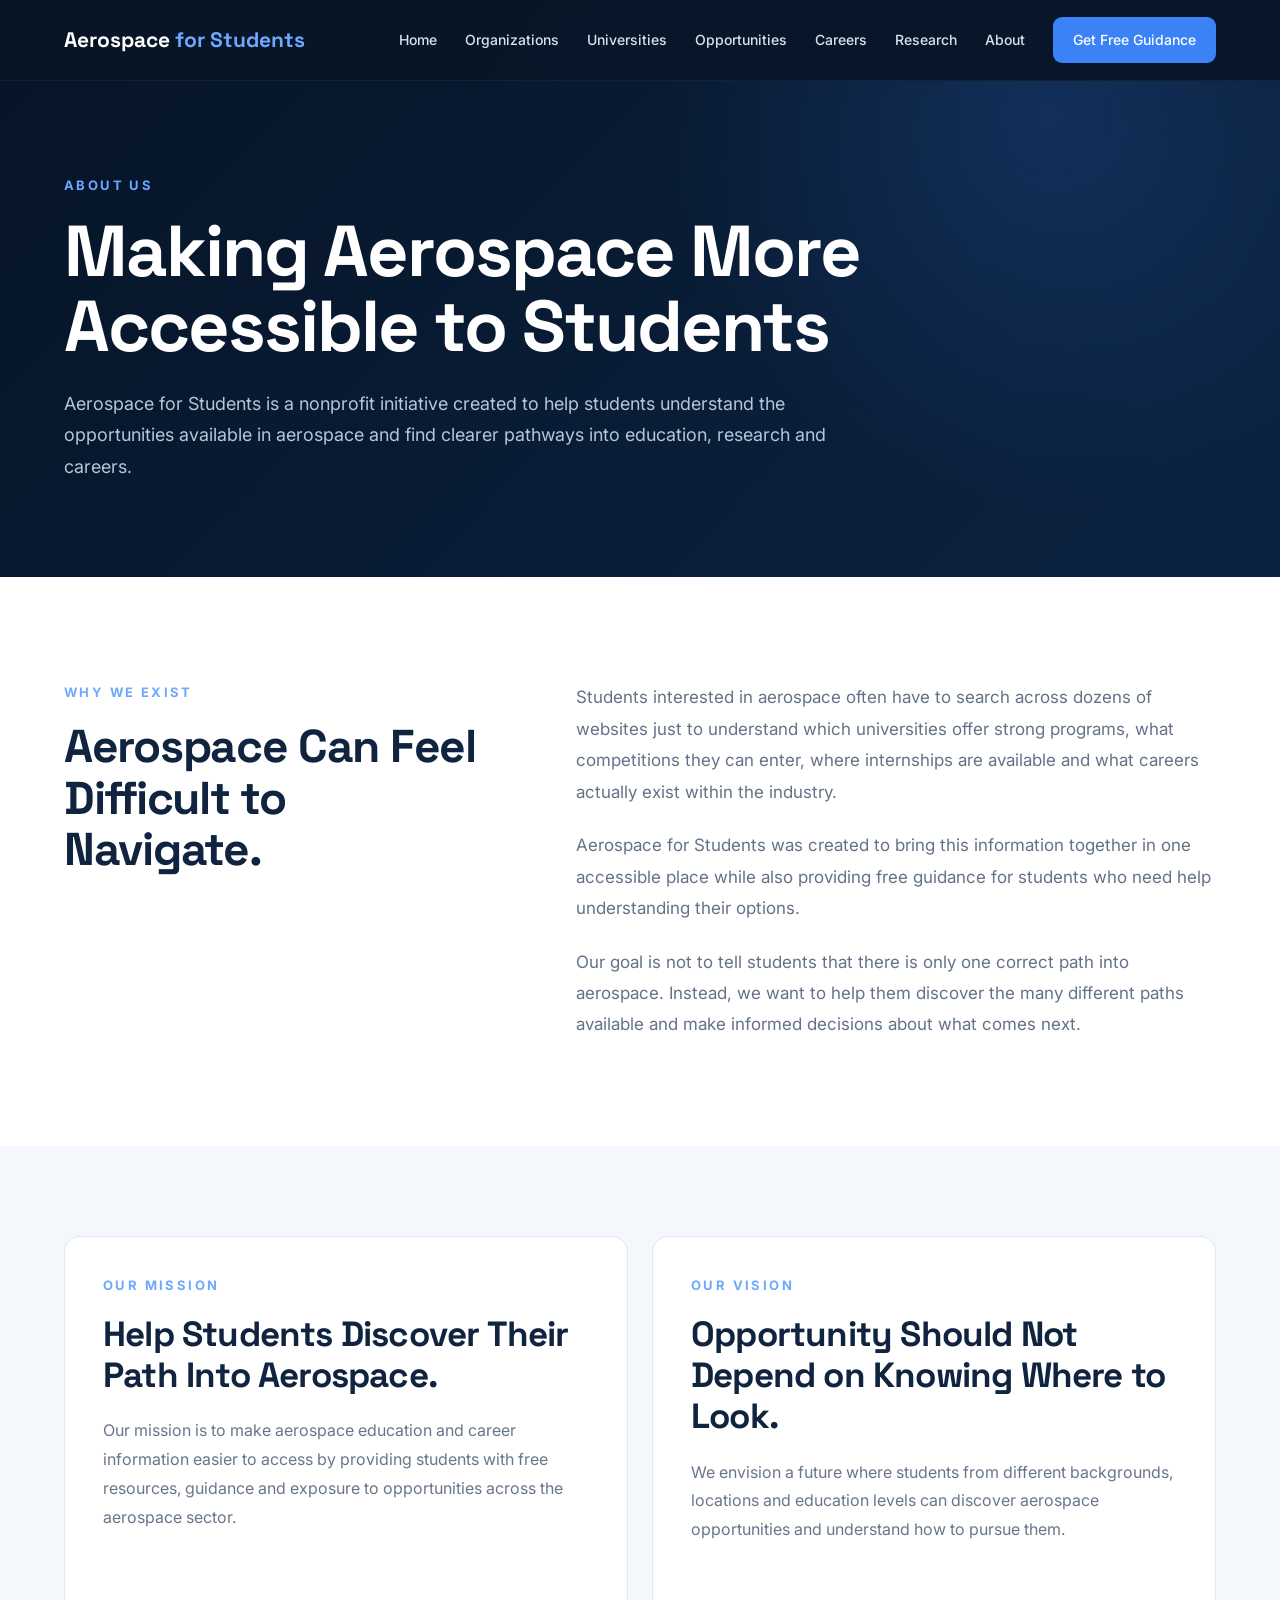
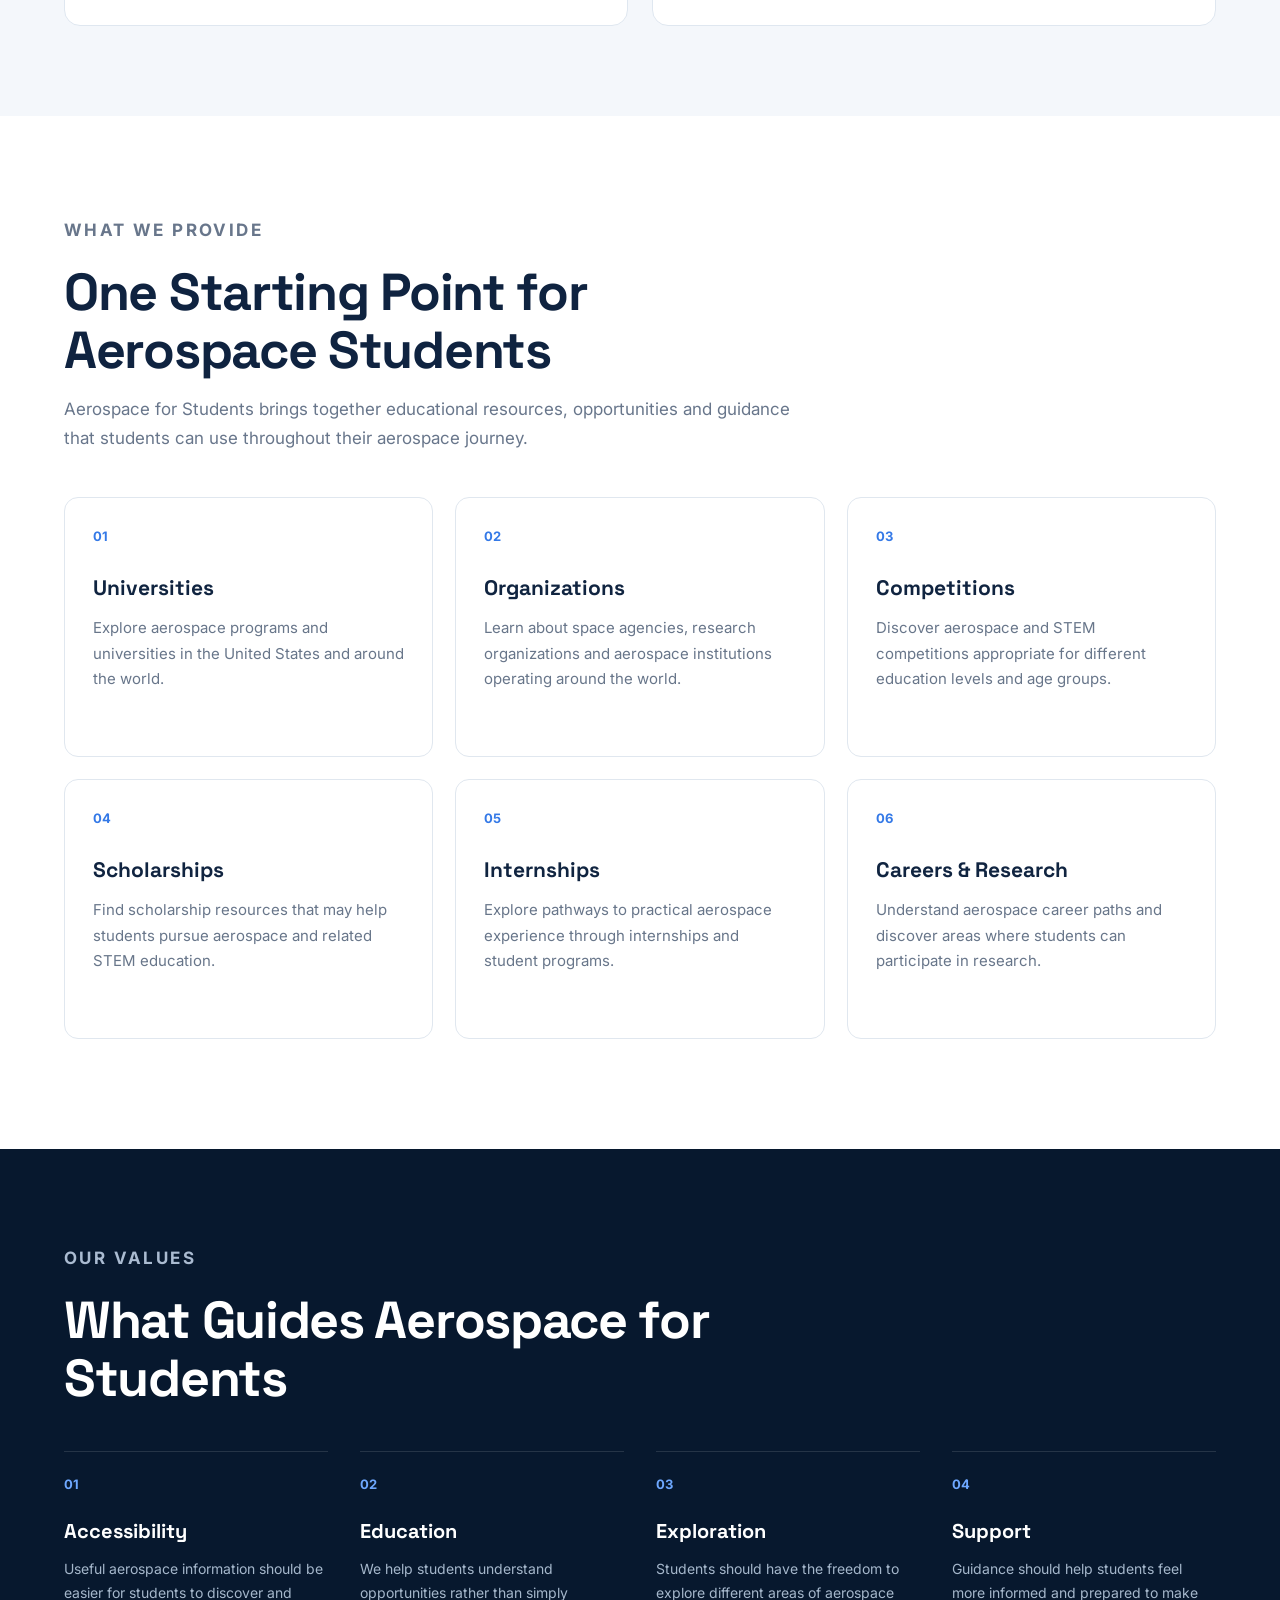
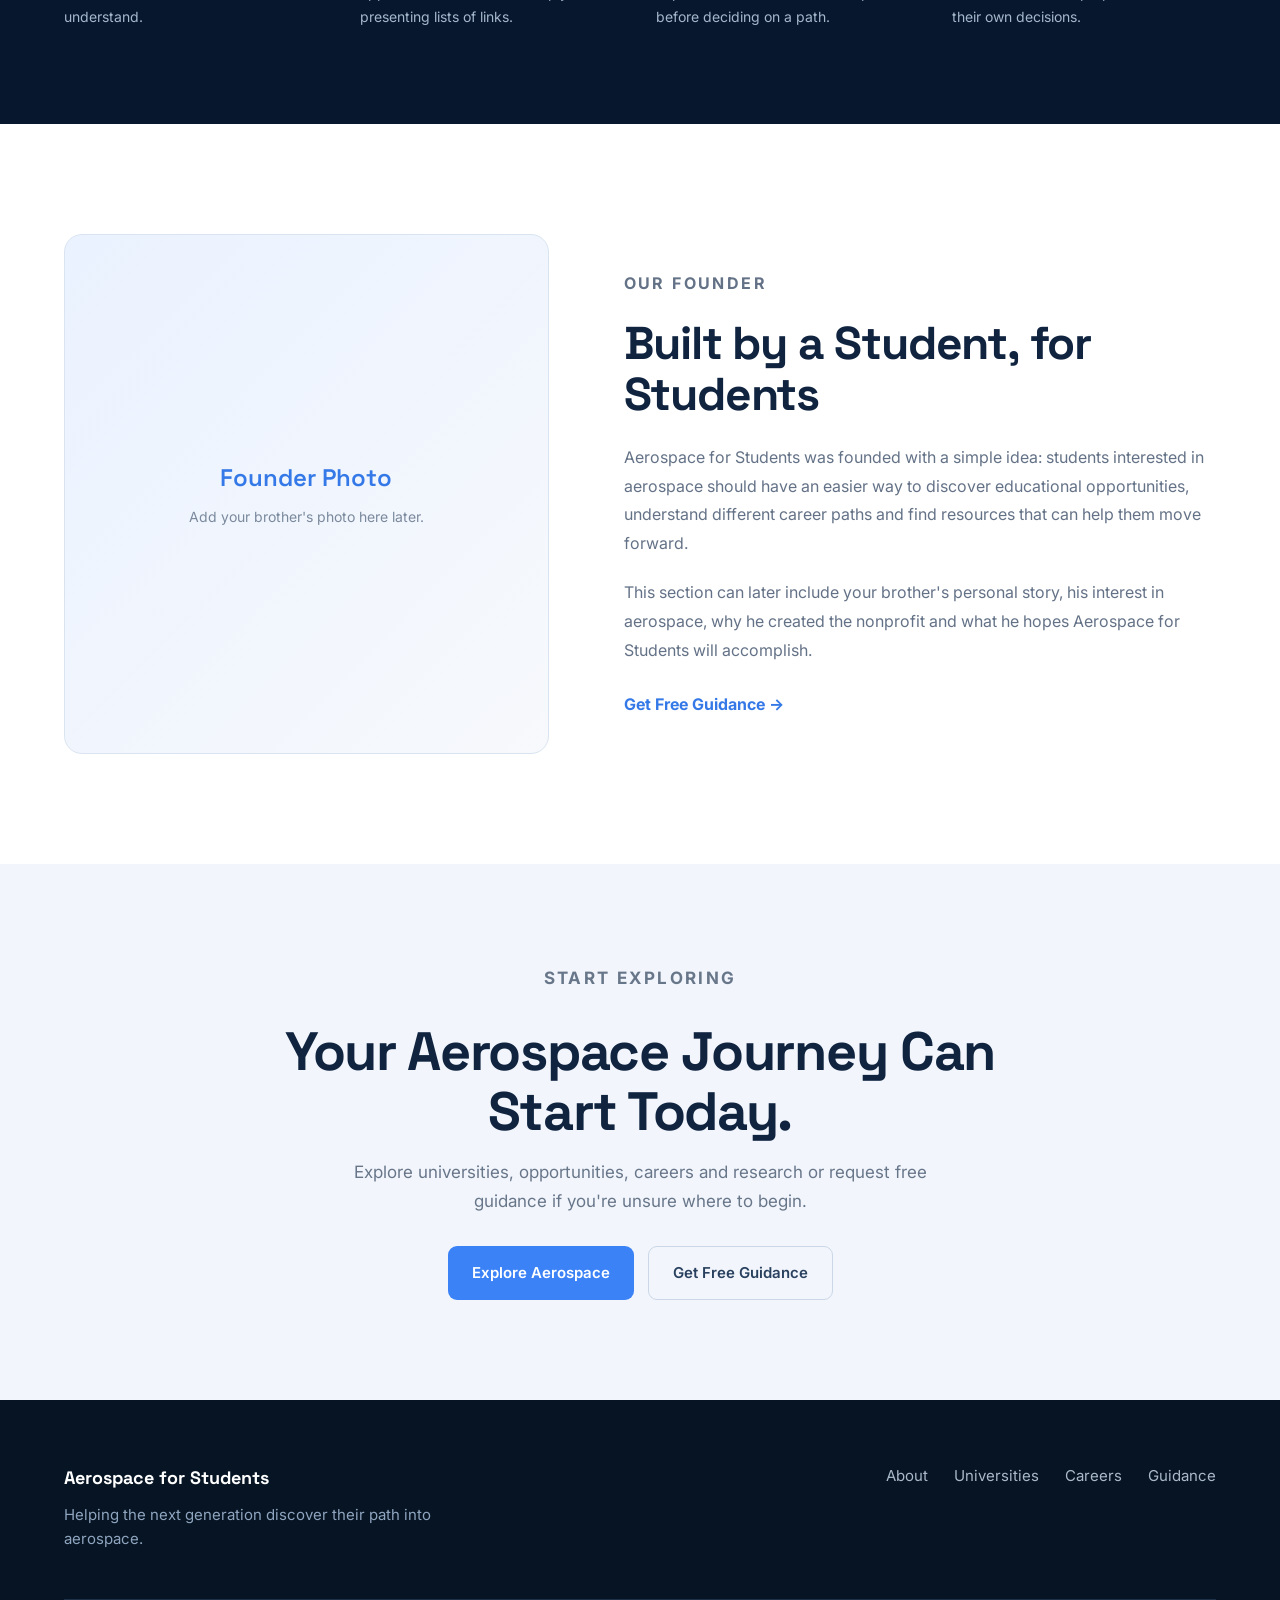
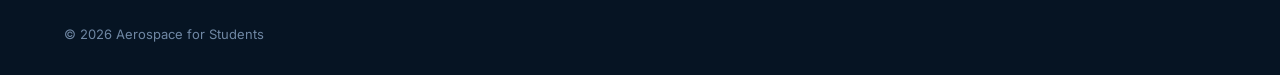
==== about.html @ da2d63a0 "Add career, guidance, opportunities, and research functionality - Implement career search and filter" ====
<!DOCTYPE html>
<html lang="en">
<head>
  <meta charset="UTF-8">
  <meta name="viewport" content="width=device-width, initial-scale=1.0">

  <title>About | Aerospace for Students</title>

  <meta
    name="description"
    content="Learn about Aerospace for Students, our mission, vision and commitment to helping students explore aerospace education and careers."
  >

  <link rel="preconnect" href="https://fonts.googleapis.com">
  <link rel="preconnect" href="https://fonts.gstatic.com" crossorigin>

  <link
    href="https://fonts.googleapis.com/css2?family=Inter:wght@400;500;600;700&family=Space+Grotesk:wght@500;600;700&display=swap"
    rel="stylesheet"
  >

  <link rel="stylesheet" href="css/style.css">
  <link rel="stylesheet" href="css/about.css">
</head>

<body>

  <header class="navbar">
    <div class="container nav-container">

      <a href="index.html" class="logo">
        Aerospace <span>for Students</span>
      </a>

      <nav class="nav-links">
        <a href="index.html">Home</a>
        <a href="organizations.html">Organizations</a>
        <a href="universities.html">Universities</a>
        <a href="opportunities.html">Opportunities</a>
        <a href="careers.html">Careers</a>
        <a href="research.html">Research</a>
        <a href="about.html">About</a>

        <a href="guidance.html" class="nav-button">
          Get Free Guidance
        </a>
      </nav>

      <button class="menu-button" id="menuButton">
        ☰
      </button>

    </div>
  </header>


  <main>

    <!-- HERO -->
    <section class="about-hero">

      <div class="container">

        <p class="eyebrow">
          ABOUT US
        </p>

        <h1>
          Making Aerospace More Accessible to Students
        </h1>

        <p>
          Aerospace for Students is a nonprofit initiative created to help
          students understand the opportunities available in aerospace and
          find clearer pathways into education, research and careers.
        </p>

      </div>

    </section>


    <!-- STORY -->
    <section class="about-story">

      <div class="container about-story-grid">

        <div>

          <p class="eyebrow">
            WHY WE EXIST
          </p>

          <h2>
            Aerospace Can Feel Difficult to Navigate.
          </h2>

        </div>


        <div class="story-copy">

          <p>
            Students interested in aerospace often have to search across
            dozens of websites just to understand which universities offer
            strong programs, what competitions they can enter, where
            internships are available and what careers actually exist within
            the industry.
          </p>

          <p>
            Aerospace for Students was created to bring this information
            together in one accessible place while also providing free
            guidance for students who need help understanding their options.
          </p>

          <p>
            Our goal is not to tell students that there is only one correct
            path into aerospace. Instead, we want to help them discover the
            many different paths available and make informed decisions about
            what comes next.
          </p>

        </div>

      </div>

    </section>


    <!-- MISSION VISION -->
    <section class="mission-vision-section">

      <div class="container mission-vision-grid">

        <article class="mission-vision-card">

          <p class="eyebrow">
            OUR MISSION
          </p>

          <h2>
            Help Students Discover Their Path Into Aerospace.
          </h2>

          <p>
            Our mission is to make aerospace education and career information
            easier to access by providing students with free resources,
            guidance and exposure to opportunities across the aerospace sector.
          </p>

        </article>


        <article class="mission-vision-card">

          <p class="eyebrow">
            OUR VISION
          </p>

          <h2>
            Opportunity Should Not Depend on Knowing Where to Look.
          </h2>

          <p>
            We envision a future where students from different backgrounds,
            locations and education levels can discover aerospace opportunities
            and understand how to pursue them.
          </p>

        </article>

      </div>

    </section>


    <!-- WHAT WE PROVIDE -->
    <section class="about-services">

      <div class="container">

        <div class="section-heading">

          <p class="eyebrow">
            WHAT WE PROVIDE
          </p>

          <h2>
            One Starting Point for Aerospace Students
          </h2>

          <p>
            Aerospace for Students brings together educational resources,
            opportunities and guidance that students can use throughout their
            aerospace journey.
          </p>

        </div>


        <div class="about-service-grid">

          <article class="about-service">

            <span class="about-service-number">
              01
            </span>

            <h3>
              Universities
            </h3>

            <p>
              Explore aerospace programs and universities in the United States
              and around the world.
            </p>

          </article>


          <article class="about-service">

            <span class="about-service-number">
              02
            </span>

            <h3>
              Organizations
            </h3>

            <p>
              Learn about space agencies, research organizations and aerospace
              institutions operating around the world.
            </p>

          </article>


          <article class="about-service">

            <span class="about-service-number">
              03
            </span>

            <h3>
              Competitions
            </h3>

            <p>
              Discover aerospace and STEM competitions appropriate for
              different education levels and age groups.
            </p>

          </article>


          <article class="about-service">

            <span class="about-service-number">
              04
            </span>

            <h3>
              Scholarships
            </h3>

            <p>
              Find scholarship resources that may help students pursue
              aerospace and related STEM education.
            </p>

          </article>


          <article class="about-service">

            <span class="about-service-number">
              05
            </span>

            <h3>
              Internships
            </h3>

            <p>
              Explore pathways to practical aerospace experience through
              internships and student programs.
            </p>

          </article>


          <article class="about-service">

            <span class="about-service-number">
              06
            </span>

            <h3>
              Careers & Research
            </h3>

            <p>
              Understand aerospace career paths and discover areas where
              students can participate in research.
            </p>

          </article>

        </div>

      </div>

    </section>


    <!-- VALUES -->
    <section class="values-section">

      <div class="container">

        <div class="section-heading light">

          <p class="eyebrow">
            OUR VALUES
          </p>

          <h2>
            What Guides Aerospace for Students
          </h2>

        </div>


        <div class="values-grid">

          <div class="value-item">

            <span>01</span>

            <h3>
              Accessibility
            </h3>

            <p>
              Useful aerospace information should be easier for students to
              discover and understand.
            </p>

          </div>


          <div class="value-item">

            <span>02</span>

            <h3>
              Education
            </h3>

            <p>
              We help students understand opportunities rather than simply
              presenting lists of links.
            </p>

          </div>


          <div class="value-item">

            <span>03</span>

            <h3>
              Exploration
            </h3>

            <p>
              Students should have the freedom to explore different areas of
              aerospace before deciding on a path.
            </p>

          </div>


          <div class="value-item">

            <span>04</span>

            <h3>
              Support
            </h3>

            <p>
              Guidance should help students feel more informed and prepared
              to make their own decisions.
            </p>

          </div>

        </div>

      </div>

    </section>


    <!-- FOUNDER -->
    <section class="founder-section">

      <div class="container founder-grid">

        <div class="founder-placeholder">

          <div>
            <span>
              Founder Photo
            </span>

            <p>
              Add your brother's photo here later.
            </p>
          </div>

        </div>


        <div class="founder-content">

          <p class="eyebrow">
            OUR FOUNDER
          </p>

          <h2>
            Built by a Student, for Students
          </h2>

          <p>
            Aerospace for Students was founded with a simple idea: students
            interested in aerospace should have an easier way to discover
            educational opportunities, understand different career paths and
            find resources that can help them move forward.
          </p>

          <p>
            This section can later include your brother's personal story,
            his interest in aerospace, why he created the nonprofit and what
            he hopes Aerospace for Students will accomplish.
          </p>

          <a
            href="guidance.html"
            class="about-cta-link"
          >
            Get Free Guidance →
          </a>

        </div>

      </div>

    </section>


    <!-- CTA -->
    <section class="about-cta">

      <div class="container about-cta-content">

        <p class="eyebrow">
          START EXPLORING
        </p>

        <h2>
          Your Aerospace Journey Can Start Today.
        </h2>

        <p>
          Explore universities, opportunities, careers and research or request
          free guidance if you're unsure where to begin.
        </p>


        <div class="about-cta-buttons">

          <a
            href="universities.html"
            class="button primary"
          >
            Explore Aerospace
          </a>

          <a
            href="guidance.html"
            class="about-secondary-button"
          >
            Get Free Guidance
          </a>

        </div>

      </div>

    </section>

  </main>


  <footer>

    <div class="container footer-content">

      <div>

        <h3>
          Aerospace for Students
        </h3>

        <p>
          Helping the next generation discover their path into aerospace.
        </p>

      </div>


      <div class="footer-links">

        <a href="about.html">
          About
        </a>

        <a href="universities.html">
          Universities
        </a>

        <a href="careers.html">
          Careers
        </a>

        <a href="guidance.html">
          Guidance
        </a>

      </div>

    </div>


    <div class="container footer-bottom">
      © 2026 Aerospace for Students
    </div>

  </footer>


  <script src="js/script.js"></script>

</body>
</html>
---- css/style.css ----
/* =========================
   GLOBAL RESET
========================= */

* {
  margin: 0;
  padding: 0;
  box-sizing: border-box;
}

html {
  scroll-behavior: smooth;
}

body {
  font-family: "Inter", sans-serif;
  background: #ffffff;
  color: #162033;
  line-height: 1.6;
}

h1,
h2,
h3 {
  font-family: "Space Grotesk", sans-serif;
}

a {
  text-decoration: none;
  color: inherit;
}

img {
  max-width: 100%;
  display: block;
}

.container {
  width: min(1180px, 90%);
  margin: 0 auto;
}


/* =========================
   NAVIGATION
========================= */

.navbar {
  position: fixed;
  top: 0;
  left: 0;
  width: 100%;

  background: rgba(8, 22, 40, 0.96);
  backdrop-filter: blur(14px);

  border-bottom: 1px solid rgba(255, 255, 255, 0.05);

  z-index: 1000;
}

.nav-container {
  min-height: 80px;

  display: flex;
  align-items: center;
  justify-content: space-between;

  gap: 30px;
}

.logo {
  font-family: "Space Grotesk", sans-serif;
  font-size: 21px;
  font-weight: 700;
  color: #ffffff;
  white-space: nowrap;
}

.logo span {
  color: #6ea8ff;
}

.nav-links {
  display: flex;
  align-items: center;
  gap: 28px;
}

.nav-links a {
  position: relative;

  color: #d9e3f0;
  font-size: 14px;
  font-weight: 500;

  transition: color 0.2s ease;
}

.nav-links a:not(.nav-button)::after {
  content: "";

  position: absolute;
  left: 0;
  bottom: -7px;

  width: 0;
  height: 2px;

  background: #6ea8ff;

  transition: width 0.2s ease;
}

.nav-links a:not(.nav-button):hover {
  color: #ffffff;
}

.nav-links a:not(.nav-button):hover::after {
  width: 100%;
}

.nav-button {
  padding: 12px 20px;

  background: #3b82f6;

  border-radius: 9px;

  color: #ffffff !important;
  font-weight: 600;

  transition:
    background 0.2s ease,
    transform 0.2s ease;
}

.nav-button:hover {
  background: #2f6fd0;
  transform: translateY(-1px);
}

.menu-button {
  display: none;

  border: 0;
  background: transparent;

  color: #ffffff;
  font-size: 28px;

  cursor: pointer;
}


/* =========================
   HERO
========================= */

.hero {
  min-height: 700px;

  position: relative;

  display: flex;
  align-items: center;

  padding-top: 80px;

  background:
    linear-gradient(
      90deg,
      rgba(5, 15, 31, 0.98) 0%,
      rgba(5, 15, 31, 0.90) 32%,
      rgba(5, 15, 31, 0.68) 62%,
      rgba(5, 15, 31, 0.36) 100%
    ),
    url("../images/hero.png");

  background-size: cover;
  background-position: center;
}

.hero::after {
  content: "";

  position: absolute;
  inset: 0;

  background:
    linear-gradient(
      180deg,
      rgba(5, 15, 31, 0.08) 0%,
      rgba(5, 15, 31, 0.15) 55%,
      rgba(5, 15, 31, 0.45) 100%
    );

  pointer-events: none;
}

.hero-content {
  position: relative;
  z-index: 2;

  max-width: 860px;

  color: #ffffff;
}

.eyebrow {
  margin-bottom: 18px;

  color: #6ea8ff;

  font-size: 13px;
  font-weight: 700;

  letter-spacing: 2.4px;
}

.hero h1 {
  max-width: 880px;

  color: #ffffff;

  font-size: clamp(48px, 6vw, 76px);

  line-height: 1.02;

  letter-spacing: -2px;
}

.hero h1 span {
  display: block;

  color: #6ea8ff;
}

.hero-description {
  max-width: 670px;

  margin-top: 26px;

  color: #d2dceb;

  font-size: 18px;
  line-height: 1.7;
}

.hero-buttons {
  display: flex;
  flex-wrap: wrap;

  gap: 14px;

  margin-top: 34px;
}


/* =========================
   BUTTONS
========================= */

.button {
  display: inline-flex;
  align-items: center;
  justify-content: center;

  min-height: 52px;

  padding: 14px 24px;

  border-radius: 9px;

  font-size: 15px;
  font-weight: 600;

  transition:
    background 0.2s ease,
    border-color 0.2s ease,
    transform 0.2s ease;
}

.button:hover {
  transform: translateY(-2px);
}

.primary {
  background: #3b82f6;
  color: #ffffff;
}

.primary:hover {
  background: #2f6fd0;
}

.secondary {
  border: 1px solid rgba(255, 255, 255, 0.32);

  color: #ffffff;

  background: rgba(255, 255, 255, 0.02);
}

.secondary:hover {
  border-color: rgba(255, 255, 255, 0.58);

  background: rgba(255, 255, 255, 0.07);
}


/* =========================
   GENERAL SECTIONS
========================= */

.section {
  padding: 90px 0;
}

.section-heading {
  max-width: 760px;

  margin-bottom: 44px;
}

.section-heading h2 {
  margin-bottom: 16px;

  color: #0f2340;

  font-size: clamp(36px, 4.8vw, 52px);

  line-height: 1.12;

  letter-spacing: -1.3px;
}

.section-heading p {
  color: #68768b;

  font-size: 17px;
  line-height: 1.7;
}


/* =========================
   EXPLORE CARDS
========================= */

.card-grid {
  display: grid;

  grid-template-columns: repeat(3, 1fr);

  gap: 22px;
}

.explore-card {
  min-height: 260px;

  display: flex;
  flex-direction: column;

  padding: 30px;

  background: #ffffff;

  border: 1px solid #e2e8f0;
  border-radius: 14px;

  transition:
    transform 0.22s ease,
    box-shadow 0.22s ease,
    border-color 0.22s ease;
}

.explore-card:hover {
  transform: translateY(-5px);

  border-color: #c4d9fb;

  box-shadow: 0 16px 38px rgba(15, 35, 64, 0.08);
}

.card-icon {
  margin-bottom: 24px;

  font-size: 28px;
}

.explore-card h3 {
  margin-bottom: 11px;

  color: #132743;

  font-size: 21px;
  line-height: 1.3;
}

.explore-card p {
  margin-bottom: 22px;

  color: #6a778c;

  font-size: 15.5px;
  line-height: 1.7;
}

.explore-card span {
  margin-top: auto;

  color: #3579e8;

  font-size: 15px;
  font-weight: 600;
}

.featured-card {
  background: #f1f6ff;

  border-color: #c7dcff;
}


/* =========================
   DARK MISSION SECTION
========================= */

.dark-section {
  position: relative;

  background: #07182e;

  color: #ffffff;
}

.dark-section::before {
  content: "";

  position: absolute;
  top: 0;
  left: 50%;

  width: min(1180px, 90%);
  height: 1px;

  transform: translateX(-50%);

  background: rgba(255, 255, 255, 0.06);
}

.section-heading.light h2 {
  color: #ffffff;
}

.section-heading.light p {
  color: #aabbd1;
}

.mission-grid {
  display: grid;

  grid-template-columns: repeat(4, 1fr);

  gap: 34px;

  margin-top: 8px;
}

.mission-grid > div {
  padding-top: 18px;

  border-top: 1px solid rgba(255, 255, 255, 0.08);
}

.mission-grid h3 {
  margin-bottom: 10px;

  color: #ffffff;

  font-size: 20px;
}

.mission-grid p {
  color: #9eb2cb;

  font-size: 15px;
  line-height: 1.7;
}


/* =========================
   CTA SECTION
========================= */

.cta-section {
  padding: 95px 0;

  background: #f2f6fc;

  text-align: center;
}

.cta-content {
  max-width: 720px;
}

.cta-content .eyebrow {
  color: #61728b;
}

.cta-content h2 {
  margin-bottom: 14px;

  color: #102440;

  font-size: clamp(38px, 5vw, 52px);

  line-height: 1.12;

  letter-spacing: -1.2px;
}

.cta-content p {
  margin-bottom: 28px;

  color: #6c7a8f;

  font-size: 17px;
  line-height: 1.7;
}


/* =========================
   FOOTER
========================= */

footer {
  padding: 64px 0 30px;

  background: #061423;

  color: #ffffff;
}

.footer-content {
  display: flex;

  justify-content: space-between;
  align-items: flex-start;

  gap: 40px;
}

.footer-content h3 {
  margin-bottom: 10px;

  font-size: 18px;
}

.footer-content p {
  max-width: 440px;

  color: #8fa5bf;

  font-size: 15px;
}

.footer-links {
  display: flex;
  flex-wrap: wrap;

  gap: 26px;
}

.footer-links a {
  color: #aab9ca;

  font-size: 15px;

  transition: color 0.2s ease;
}

.footer-links a:hover {
  color: #ffffff;
}

.footer-bottom {
  margin-top: 48px;

  padding-top: 24px;

  border-top: 1px solid #1c3048;

  color: #6f87a3;

  font-size: 13px;
}


/* =========================
   TABLET
========================= */

@media (max-width: 1000px) {

  .nav-links {
    gap: 18px;
  }

  .nav-links a {
    font-size: 13px;
  }

  .card-grid {
    grid-template-columns: repeat(2, 1fr);
  }

  .mission-grid {
    grid-template-columns: repeat(2, 1fr);
  }

}


/* =========================
   MOBILE NAVIGATION
========================= */

@media (max-width: 850px) {

  .nav-container {
    min-height: 74px;
  }

  .nav-links {
    display: none;

    position: absolute;

    top: 74px;
    left: 0;

    width: 100%;

    flex-direction: column;
    align-items: stretch;

    gap: 8px;

    padding: 20px 5% 24px;

    background: #07182e;

    border-top: 1px solid rgba(255, 255, 255, 0.06);
  }

  .nav-links.active {
    display: flex;
  }

  .nav-links a {
    padding: 10px 0;

    font-size: 15px;
  }

  .nav-links a:not(.nav-button)::after {
    display: none;
  }

  .nav-button {
    margin-top: 6px;

    text-align: center;
  }

  .menu-button {
    display: block;
  }

  .hero {
    min-height: 650px;

    padding-top: 74px;

    background-position: 62% center;
  }

  .hero-content {
    max-width: 700px;
  }

}


/* =========================
   SMALL MOBILE
========================= */

@media (max-width: 640px) {

  .container {
    width: min(92%, 1180px);
  }

  .hero {
    min-height: 620px;

    background-position: 67% center;
  }

  .hero h1 {
    font-size: 46px;

    letter-spacing: -1.5px;
  }

  .hero-description {
    margin-top: 22px;

    font-size: 16px;
  }

  .hero-buttons {
    flex-direction: column;
    align-items: stretch;

    width: 100%;

    max-width: 330px;
  }

  .button {
    width: 100%;
  }

  .section {
    padding: 72px 0;
  }

  .section-heading {
    margin-bottom: 34px;
  }

  .section-heading h2 {
    font-size: 38px;
  }

  .section-heading p {
    font-size: 16px;
  }

  .card-grid {
    grid-template-columns: 1fr;
  }

  .explore-card {
    min-height: 230px;

    padding: 26px;
  }

  .mission-grid {
    grid-template-columns: 1fr;

    gap: 24px;
  }

  .cta-section {
    padding: 76px 0;
  }

  .cta-content h2 {
    font-size: 38px;
  }

  .footer-content {
    flex-direction: column;
  }

  .footer-links {
    flex-direction: column;

    gap: 14px;
  }

}


/* =========================
   EXTRA SMALL SCREENS
========================= */

@media (max-width: 420px) {

  .logo {
    font-size: 18px;
  }

  .hero h1 {
    font-size: 40px;
  }

  .hero-description {
    font-size: 15px;
  }

  .section-heading h2 {
    font-size: 34px;
  }

  .cta-content h2 {
    font-size: 34px;
  }

}
/* =========================
   DIRECTORY PAGE
========================= */

.directory-hero {
  padding: 165px 0 80px;

  background:
    linear-gradient(
      135deg,
      #07182e 0%,
      #0b2342 100%
    );

  color: #ffffff;
}

.directory-hero h1 {
  max-width: 850px;

  margin-bottom: 20px;

  font-size: clamp(46px, 6vw, 72px);

  line-height: 1.05;

  letter-spacing: -2px;
}

.directory-hero > .container > p:last-child {
  max-width: 760px;

  color: #b3c4d9;

  font-size: 18px;

  line-height: 1.7;
}


.directory-section {
  padding: 70px 0 100px;
}


.filter-panel {
  display: grid;

  grid-template-columns: 2fr 1fr 1fr;

  gap: 18px;

  margin-bottom: 65px;

  padding: 24px;

  background: #f5f8fc;

  border: 1px solid #e0e7f0;

  border-radius: 14px;
}


.filter-group {
  display: flex;

  flex-direction: column;

  gap: 8px;
}


.filter-group label {
  color: #243752;

  font-size: 13px;

  font-weight: 600;
}


.filter-group input,
.filter-group select {
  width: 100%;

  min-height: 48px;

  padding: 0 14px;

  border: 1px solid #ccd7e5;

  border-radius: 8px;

  background: #ffffff;

  color: #1a2c45;

  font-family: "Inter", sans-serif;

  font-size: 14px;
}


.filter-group input:focus,
.filter-group select:focus {
  outline: 2px solid #9fc4ff;

  border-color: #659df1;
}


.directory-heading {
  display: flex;

  align-items: end;

  justify-content: space-between;

  gap: 30px;

  margin-bottom: 34px;
}


.directory-heading h2 {
  color: #102440;

  font-size: 42px;

  line-height: 1.15;
}


.directory-heading > p {
  color: #7a879a;

  font-size: 14px;
}


.university-grid {
  display: grid;

  grid-template-columns: repeat(2, 1fr);

  gap: 22px;
}


.university-card {
  display: flex;

  flex-direction: column;

  min-height: 360px;

  padding: 30px;

  background: #ffffff;

  border: 1px solid #e1e7ef;

  border-radius: 14px;

  transition:
    transform 0.2s ease,
    box-shadow 0.2s ease,
    border-color 0.2s ease;
}


.university-card:hover {
  transform: translateY(-4px);

  border-color: #c4d9fb;

  box-shadow: 0 16px 36px rgba(15, 35, 64, 0.08);
}


.university-top {
  display: flex;

  justify-content: space-between;

  align-items: center;

  gap: 12px;

  margin-bottom: 24px;
}


.school-type,
.country-label {
  display: inline-flex;

  align-items: center;

  min-height: 28px;

  padding: 5px 10px;

  border-radius: 999px;

  font-size: 12px;

  font-weight: 600;
}


.school-type {
  background: #edf4ff;

  color: #3475d5;
}


.country-label {
  background: #f2f4f7;

  color: #5c6879;
}


.university-card h3 {
  margin-bottom: 8px;

  color: #102440;

  font-size: 23px;

  line-height: 1.3;
}


.school-location {
  margin-bottom: 18px;

  color: #718096;

  font-size: 14px;
}


.school-description {
  margin-bottom: 22px;

  color: #647287;

  font-size: 15px;

  line-height: 1.7;
}


.tag-list {
  display: flex;

  flex-wrap: wrap;

  gap: 8px;

  margin-bottom: 28px;
}


.tag-list span {
  padding: 6px 10px;

  background: #f5f7fa;

  border: 1px solid #e5eaf0;

  border-radius: 999px;

  color: #526177;

  font-size: 12px;
}


.school-link {
  margin-top: auto;

  color: #3379e7;

  font-size: 14px;

  font-weight: 600;
}


.school-link:hover {
  color: #245eaf;
}


.empty-state {
  display: none;

  padding: 60px 20px;

  text-align: center;
}


.empty-state h3 {
  margin-bottom: 8px;

  color: #102440;

  font-size: 25px;
}


.empty-state p {
  color: #738197;
}


/* DIRECTORY RESPONSIVE */

@media (max-width: 850px) {

  .directory-hero {
    padding: 140px 0 70px;
  }

  .filter-panel {
    grid-template-columns: 1fr;
  }

  .university-grid {
    grid-template-columns: 1fr;
  }

}


@media (max-width: 600px) {

  .directory-hero h1 {
    font-size: 44px;
  }

  .directory-heading {
    align-items: flex-start;

    flex-direction: column;

    gap: 8px;
  }

  .directory-heading h2 {
    font-size: 36px;
  }

  .university-card {
    min-height: auto;

    padding: 25px;
  }

}
---- css/about.css ----
/* =========================
   ABOUT PAGE
========================= */


/* HERO */

.about-hero {
  padding: 175px 0 95px;

  background:
    radial-gradient(
      circle at 82% 20%,
      rgba(59, 130, 246, 0.18),
      transparent 34%
    ),
    linear-gradient(
      135deg,
      #061426 0%,
      #0b2342 100%
    );

  color: #ffffff;
}

.about-hero h1 {
  max-width: 950px;

  margin-bottom: 23px;

  color: #ffffff;

  font-size: clamp(48px, 6vw, 72px);

  line-height: 1.05;

  letter-spacing: -2px;
}

.about-hero > .container > p:last-child {
  max-width: 790px;

  color: #b5c6da;

  font-size: 18px;

  line-height: 1.75;
}


/* =========================
   STORY
========================= */

.about-story {
  padding: 105px 0;
}

.about-story-grid {
  display: grid;

  grid-template-columns: 0.8fr 1.2fr;

  gap: 85px;
}

.about-story h2 {
  max-width: 470px;

  color: #102440;

  font-size: 46px;

  line-height: 1.12;

  letter-spacing: -1.3px;
}

.story-copy {
  display: flex;

  flex-direction: column;

  gap: 22px;
}

.story-copy p {
  color: #647287;

  font-size: 17px;

  line-height: 1.85;
}


/* =========================
   MISSION & VISION
========================= */

.mission-vision-section {
  padding: 90px 0;

  background: #f4f7fb;
}

.mission-vision-grid {
  display: grid;

  grid-template-columns: repeat(2, 1fr);

  gap: 24px;
}

.mission-vision-card {
  min-height: 390px;

  padding: 38px;

  background: #ffffff;

  border: 1px solid #dfe7f0;

  border-radius: 16px;
}

.mission-vision-card h2 {
  margin-bottom: 20px;

  color: #102440;

  font-size: 35px;

  line-height: 1.18;

  letter-spacing: -0.8px;
}

.mission-vision-card > p:last-child {
  color: #68768a;

  font-size: 16px;

  line-height: 1.8;
}


/* =========================
   SERVICES
========================= */

.about-services {
  padding: 100px 0 110px;
}

.about-service-grid {
  display: grid;

  grid-template-columns: repeat(3, 1fr);

  gap: 22px;
}

.about-service {
  min-height: 260px;

  padding: 28px;

  border: 1px solid #e0e7ef;

  border-radius: 14px;

  background: #ffffff;

  transition:
    transform 0.22s ease,
    border-color 0.22s ease,
    box-shadow 0.22s ease;
}

.about-service:hover {
  transform: translateY(-5px);

  border-color: #bdd5fa;

  box-shadow:
    0 16px 38px rgba(15, 35, 64, 0.08);
}

.about-service-number {
  display: block;

  margin-bottom: 24px;

  color: #3479e7;

  font-size: 13px;

  font-weight: 700;
}

.about-service h3 {
  margin-bottom: 11px;

  color: #102440;

  font-size: 21px;
}

.about-service p {
  color: #68768a;

  font-size: 15px;

  line-height: 1.7;
}


/* =========================
   VALUES
========================= */

.values-section {
  padding: 95px 0;

  background: #07182e;

  color: #ffffff;
}

.values-grid {
  display: grid;

  grid-template-columns: repeat(4, 1fr);

  gap: 32px;
}

.value-item {
  padding-top: 22px;

  border-top: 1px solid rgba(255, 255, 255, 0.12);
}

.value-item > span {
  display: block;

  margin-bottom: 20px;

  color: #6ea8ff;

  font-size: 13px;

  font-weight: 700;
}

.value-item h3 {
  margin-bottom: 10px;

  color: #ffffff;

  font-size: 20px;
}

.value-item p {
  color: #a5b7cb;

  font-size: 14px;

  line-height: 1.7;
}


/* =========================
   FOUNDER
========================= */

.founder-section {
  padding: 110px 0;
}

.founder-grid {
  display: grid;

  grid-template-columns: 0.9fr 1.1fr;

  gap: 75px;

  align-items: center;
}

.founder-placeholder {
  min-height: 520px;

  display: flex;

  align-items: center;

  justify-content: center;

  padding: 30px;

  background:
    linear-gradient(
      135deg,
      #eaf2ff,
      #f7f9fc
    );

  border: 1px solid #d9e4f0;

  border-radius: 18px;

  text-align: center;
}

.founder-placeholder span {
  display: block;

  margin-bottom: 8px;

  color: #3479e7;

  font-family: "Space Grotesk", sans-serif;

  font-size: 24px;

  font-weight: 600;
}

.founder-placeholder p {
  color: #7b899d;

  font-size: 14px;
}

.founder-content h2 {
  margin-bottom: 22px;

  color: #102440;

  font-size: 46px;

  line-height: 1.12;

  letter-spacing: -1.2px;
}

.founder-content > p {
  margin-bottom: 20px;

  color: #647287;

  font-size: 16px;

  line-height: 1.8;
}

.about-cta-link {
  display: inline-flex;

  margin-top: 8px;

  color: #3479e7;

  font-weight: 700;
}

.about-cta-link:hover {
  color: #245faf;
}


/* =========================
   FINAL CTA
========================= */

.about-cta {
  padding: 100px 0;

  background: #f2f6fc;

  text-align: center;
}

.about-cta-content {
  max-width: 760px;
}

.about-cta h2 {
  margin-bottom: 17px;

  color: #102440;

  font-size: clamp(40px, 5vw, 54px);

  line-height: 1.1;

  letter-spacing: -1.3px;
}

.about-cta-content > p {
  max-width: 650px;

  margin: 0 auto 30px;

  color: #68768a;

  font-size: 17px;

  line-height: 1.7;
}

.about-cta-buttons {
  display: flex;

  justify-content: center;

  flex-wrap: wrap;

  gap: 14px;
}

.about-secondary-button {
  min-height: 52px;

  display: inline-flex;

  align-items: center;

  justify-content: center;

  padding: 14px 24px;

  border: 1px solid #cbd7e6;

  border-radius: 9px;

  color: #29415f;

  font-size: 15px;

  font-weight: 600;

  transition:
    background 0.2s ease,
    transform 0.2s ease;
}

.about-secondary-button:hover {
  transform: translateY(-2px);

  background: #ffffff;
}


/* =========================
   TABLET
========================= */

@media (max-width: 950px) {

  .about-story-grid {
    grid-template-columns: 1fr;

    gap: 35px;
  }

  .mission-vision-grid {
    grid-template-columns: 1fr;
  }

  .about-service-grid {
    grid-template-columns: repeat(2, 1fr);
  }

  .values-grid {
    grid-template-columns: repeat(2, 1fr);
  }

  .founder-grid {
    grid-template-columns: 1fr;

    gap: 45px;
  }

  .founder-placeholder {
    min-height: 400px;
  }

}


/* =========================
   MOBILE
========================= */

@media (max-width: 700px) {

  .about-hero {
    padding: 140px 0 70px;
  }

  .about-hero h1 {
    font-size: 44px;
  }

  .about-story {
    padding: 75px 0;
  }

  .about-story h2 {
    font-size: 38px;
  }

  .mission-vision-card {
    min-height: auto;

    padding: 28px;
  }

  .mission-vision-card h2 {
    font-size: 30px;
  }

  .about-service-grid {
    grid-template-columns: 1fr;
  }

  .values-grid {
    grid-template-columns: 1fr;

    gap: 25px;
  }

  .founder-content h2 {
    font-size: 38px;
  }

  .founder-placeholder {
    min-height: 330px;
  }

  .about-cta-buttons {
    flex-direction: column;

    max-width: 340px;

    margin: auto;
  }

  .about-secondary-button {
    width: 100%;
  }

}
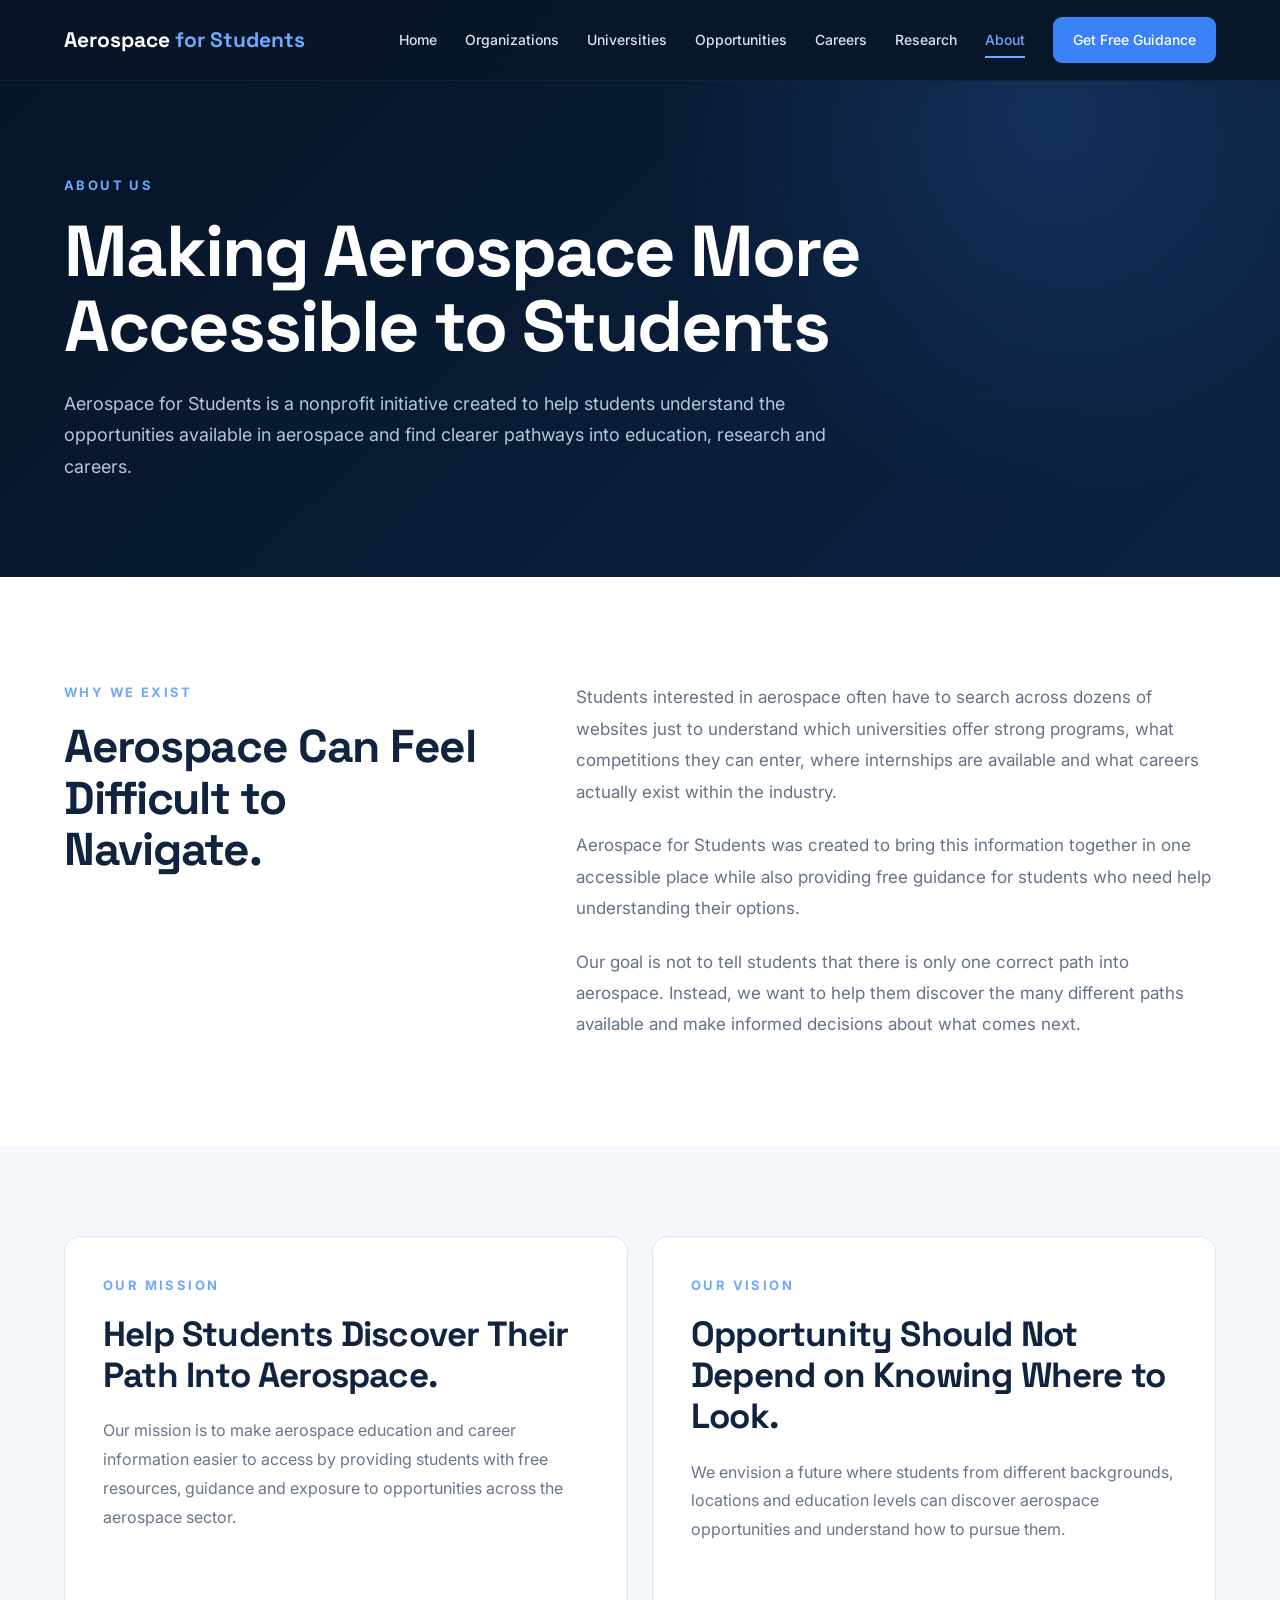
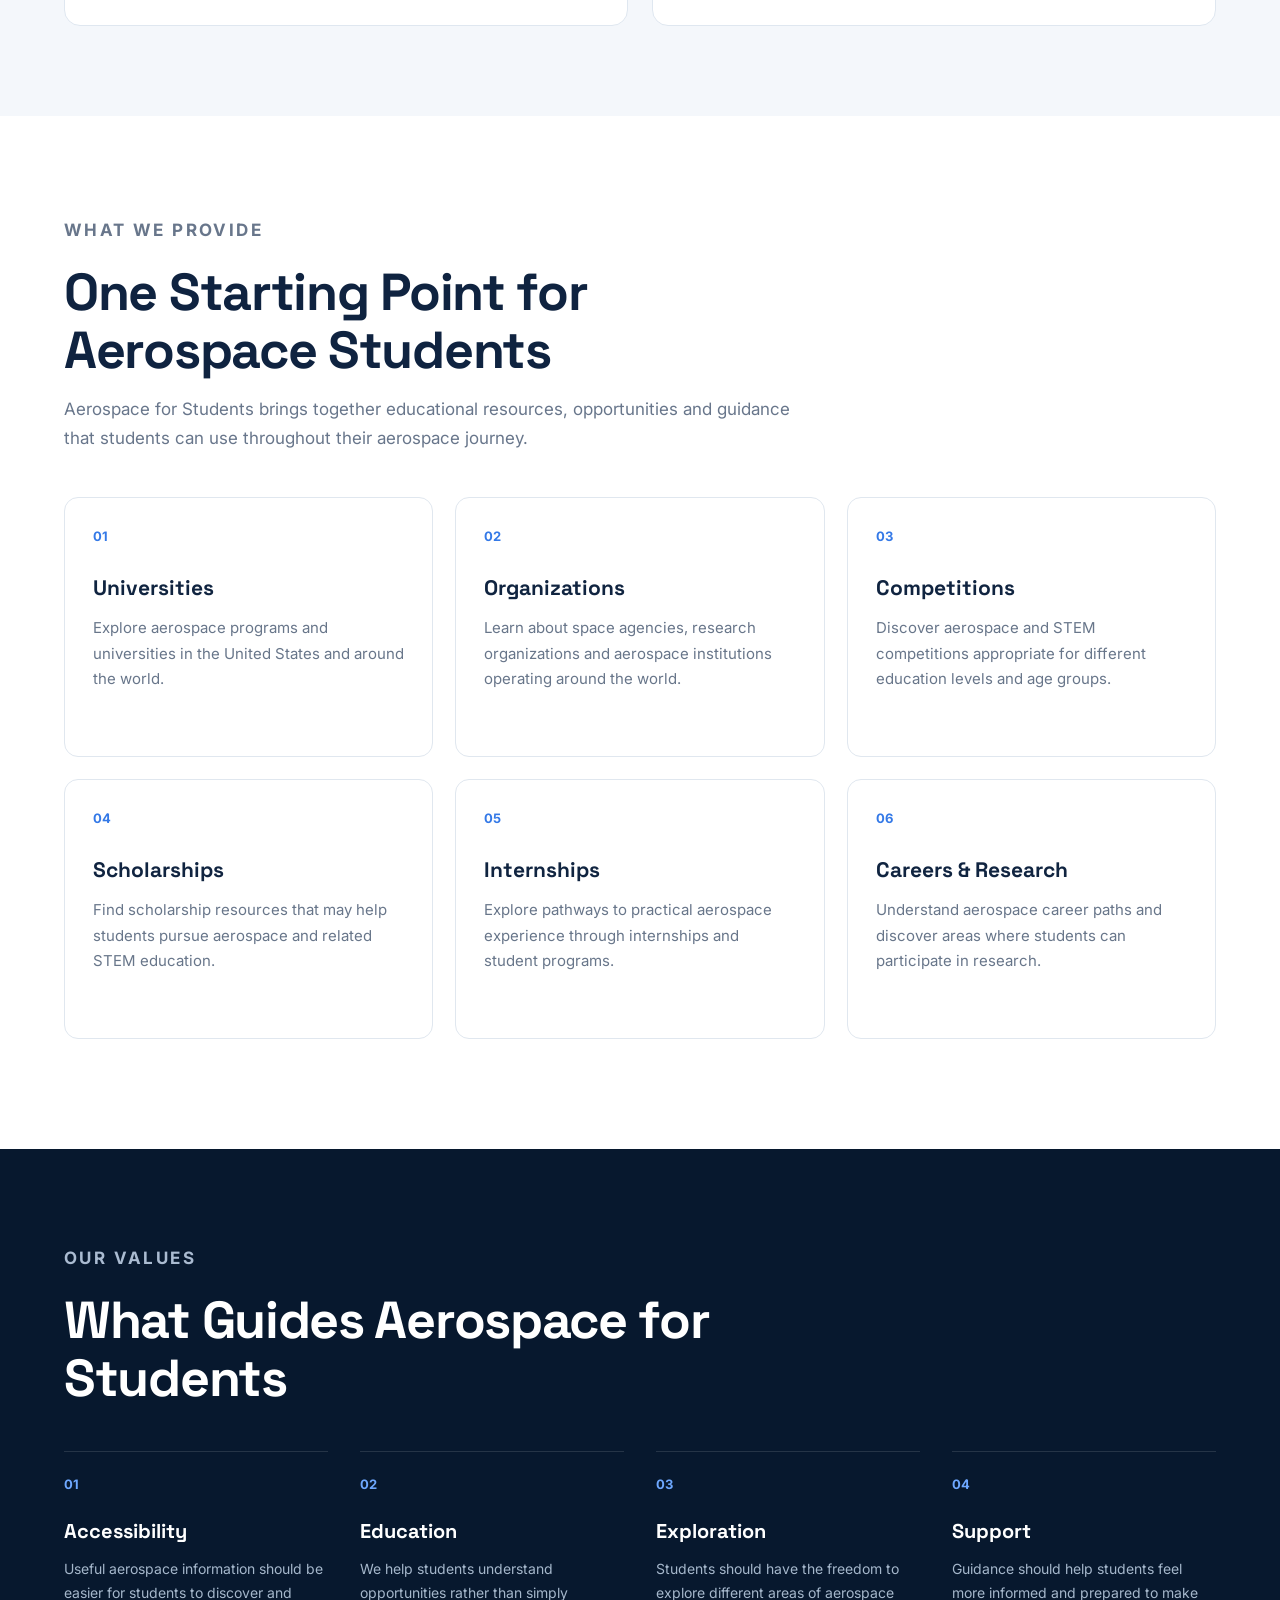
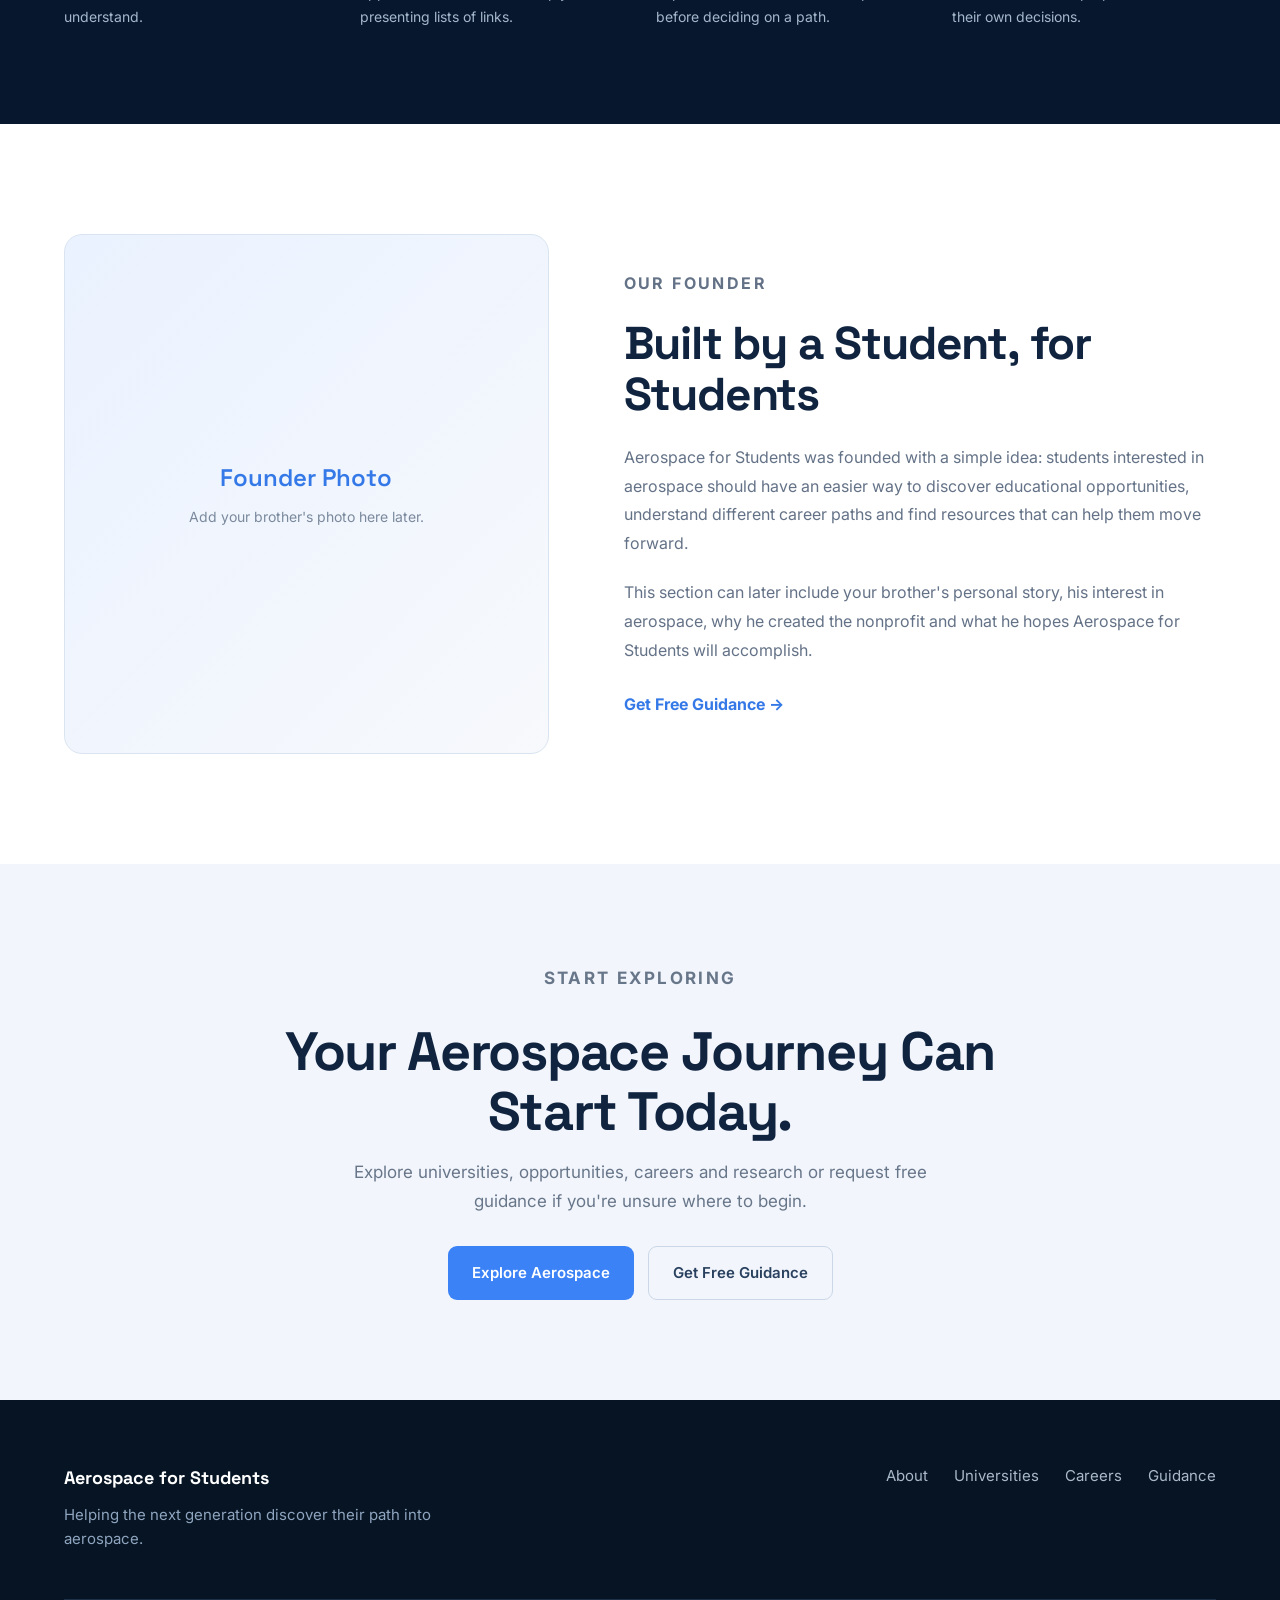
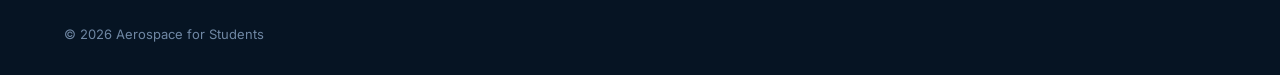
==== commit 509ec024: "Add active page highlighting for navigation links" ====
--- a/about.html
+++ b/about.html
@@ -39,7 +39,7 @@
         <a href="opportunities.html">Opportunities</a>
         <a href="careers.html">Careers</a>
         <a href="research.html">Research</a>
-        <a href="about.html">About</a>
+        <a href="about.html" class="active-page">About</a>
 
         <a href="guidance.html" class="nav-button">
           Get Free Guidance
--- a/css/style.css
+++ b/css/style.css
@@ -39,7 +39,6 @@
   width: min(1180px, 90%);
   margin: 0 auto;
 }
-
 
 /* =========================
    NAVIGATION
@@ -118,6 +117,16 @@
 
 .nav-links a:not(.nav-button):hover::after {
   width: 100%;
+}
+
+/* ACTIVE PAGE */
+
+.nav-links a.active-page {
+  color: #6ea8ff !important;
+}
+
+.nav-links a.active-page::after {
+  width: 100% !important;
 }
 
 .nav-button {
@@ -256,7 +265,40 @@
   margin-top: 34px;
 }
 
-
+/* =========================
+   CLICK / LAYER FIX
+========================= */
+
+.hero-overlay {
+  pointer-events: none;
+}
+
+.hero::after {
+  pointer-events: none;
+}
+
+.hero-content {
+  position: relative;
+  z-index: 2;
+}
+
+.navbar {
+  z-index: 9999;
+}
+
+.nav-container {
+  position: relative;
+}
+
+.menu-button {
+  position: relative;
+  z-index: 10001;
+  cursor: pointer;
+}
+
+.nav-links {
+  z-index: 10000;
+}
 /* =========================
    BUTTONS
 ========================= */
@@ -1180,4 +1222,4 @@
     padding: 25px;
   }
 
-}+}
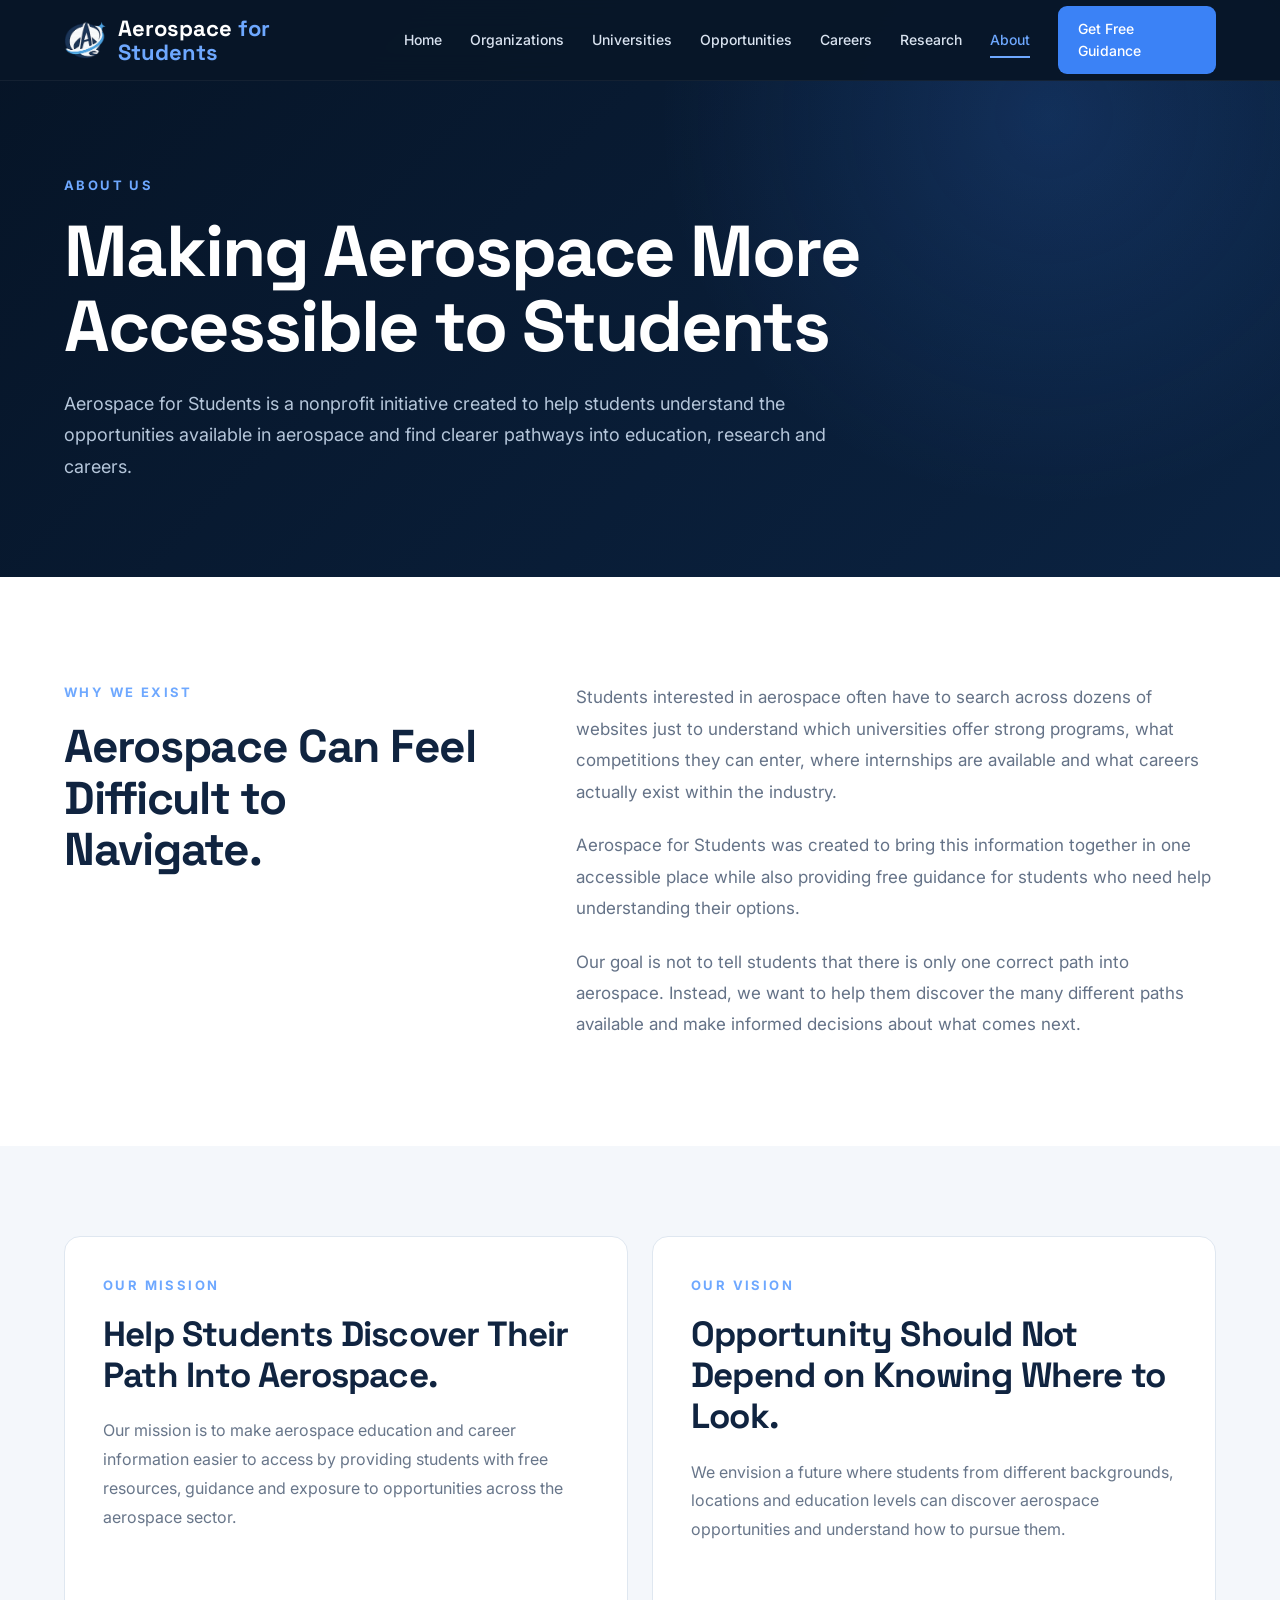
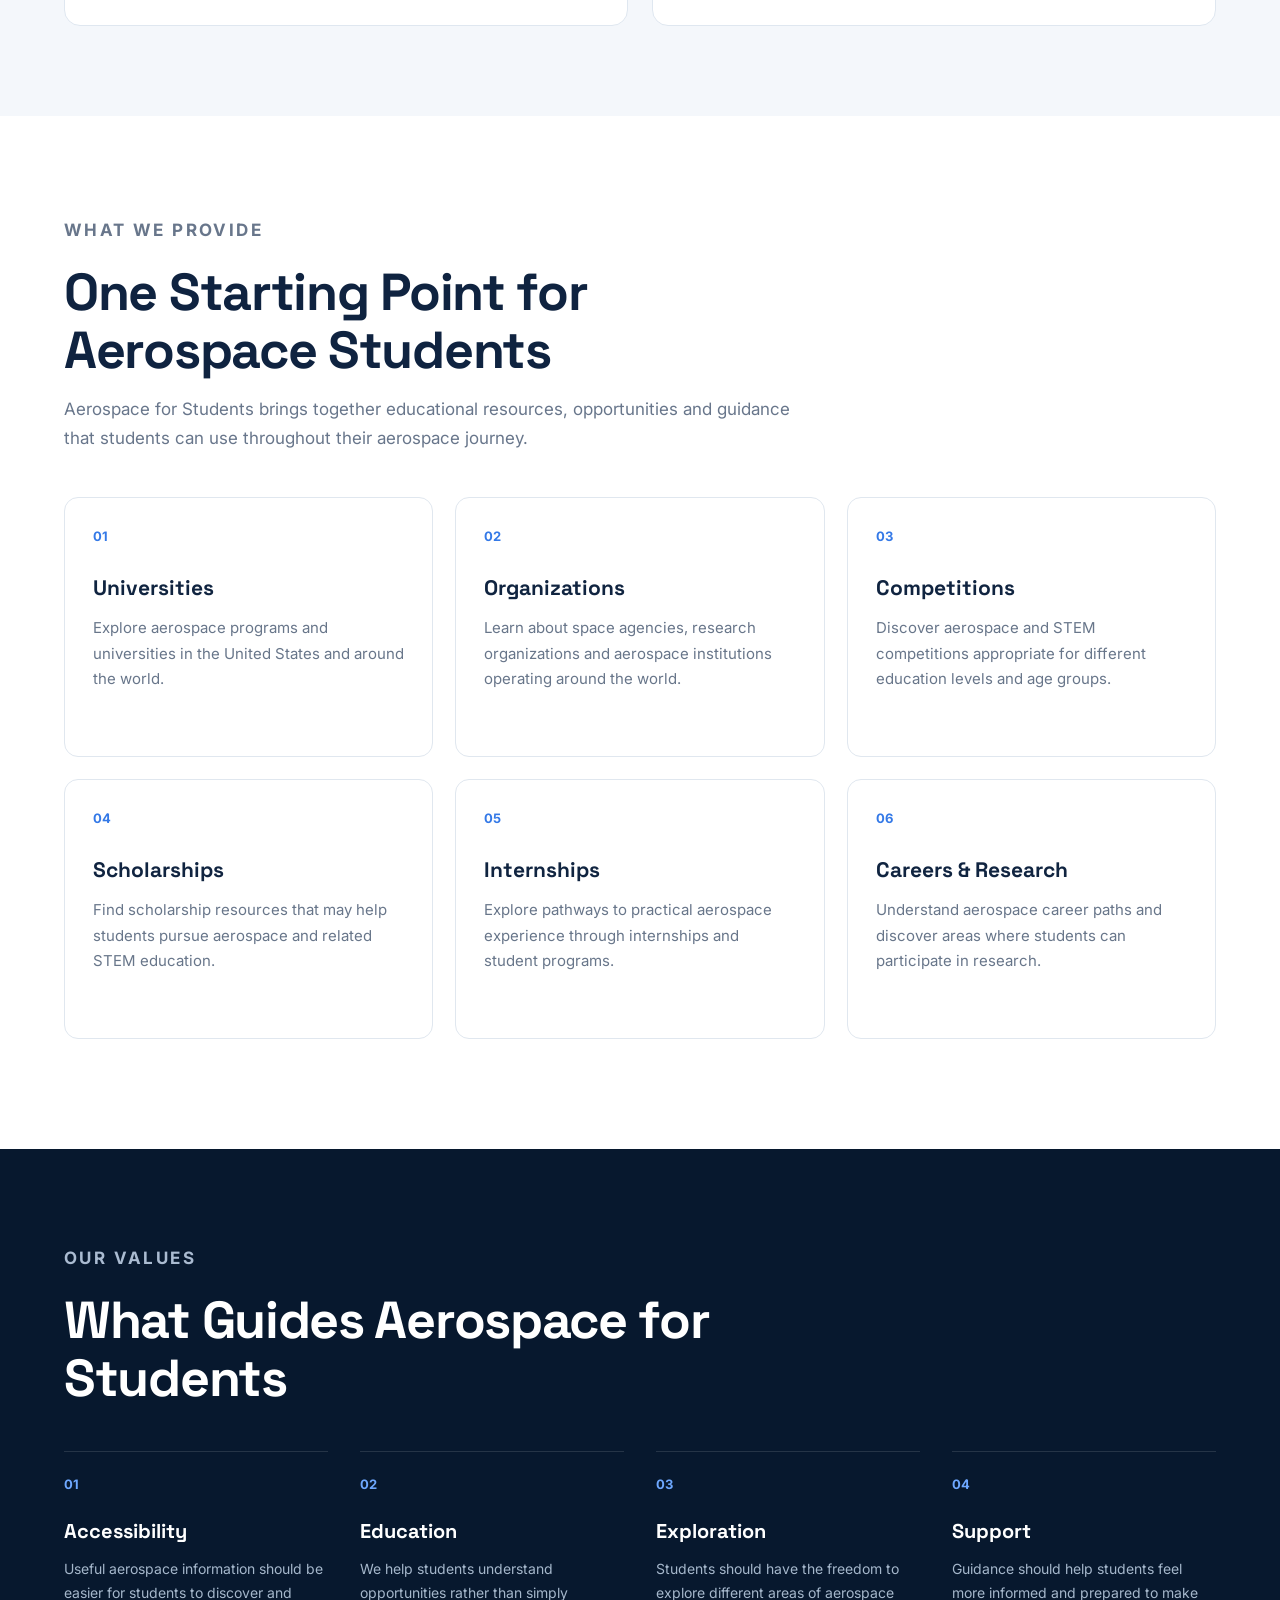
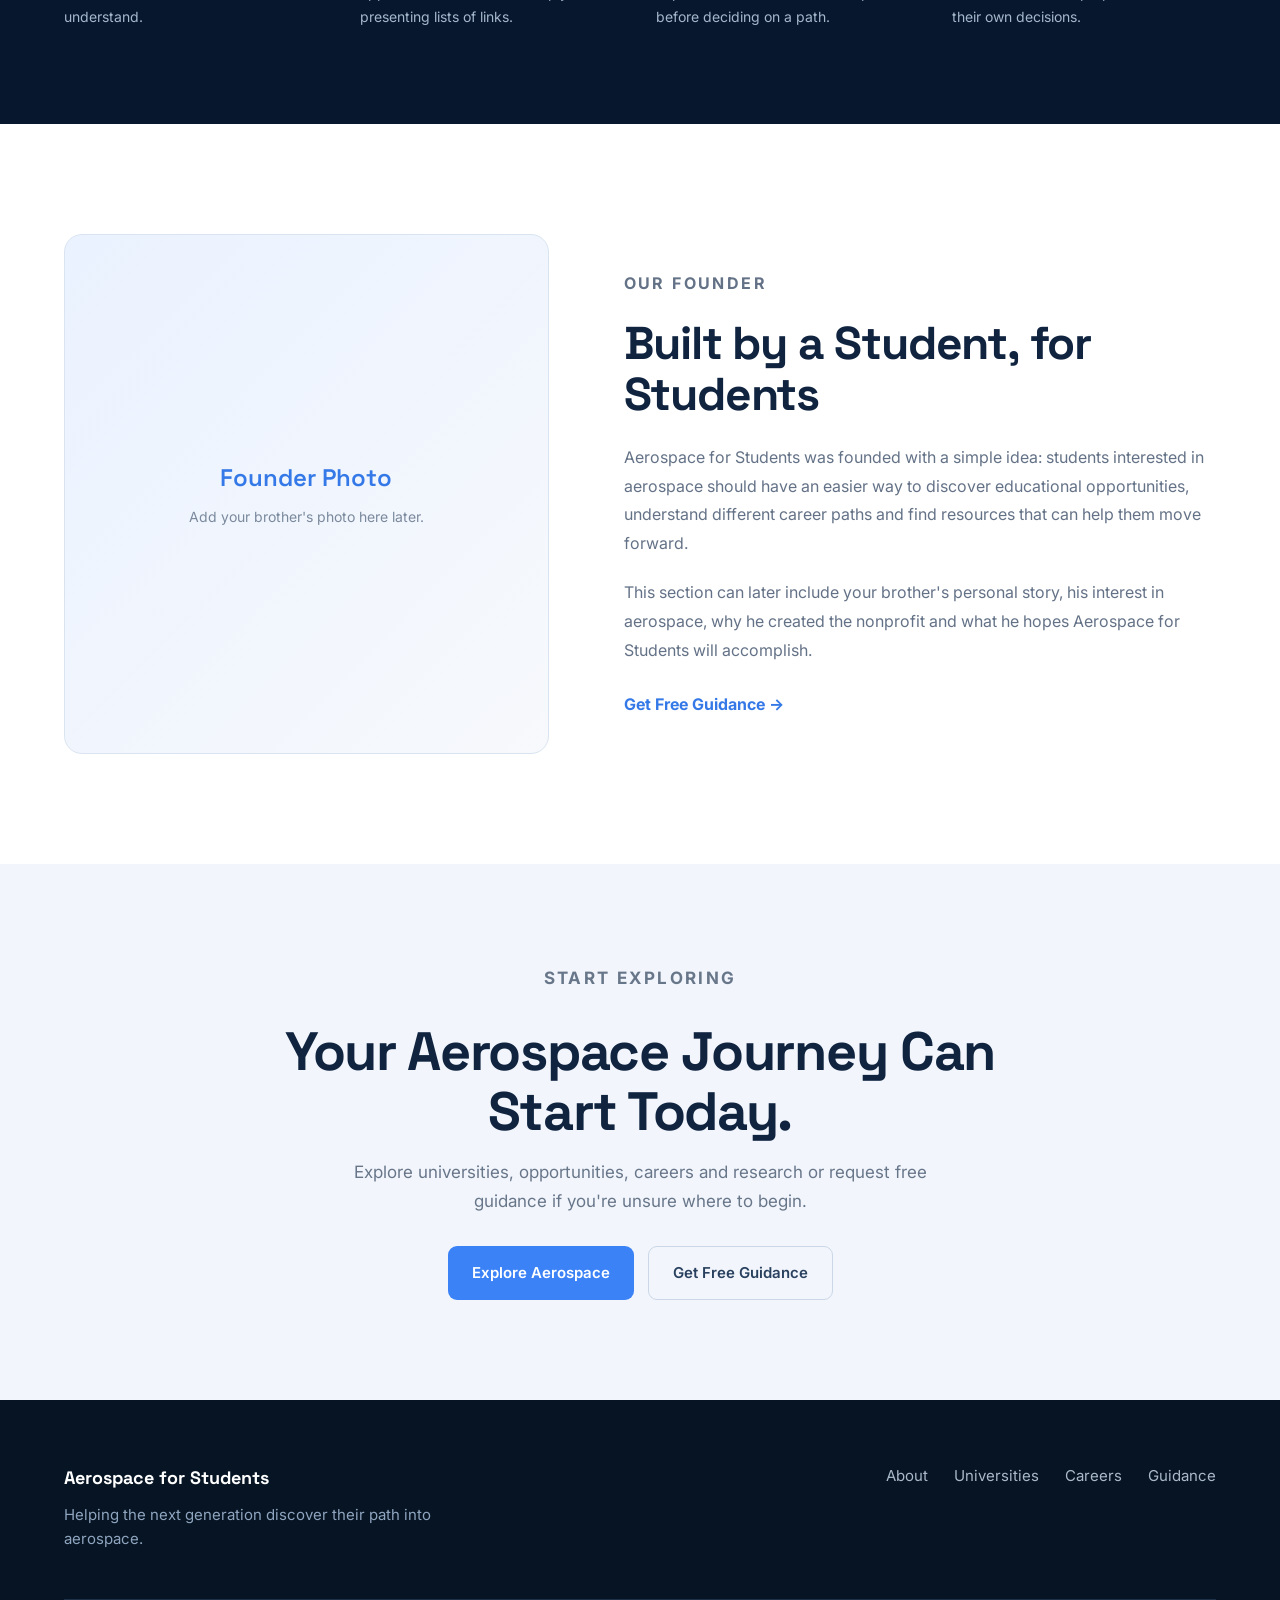
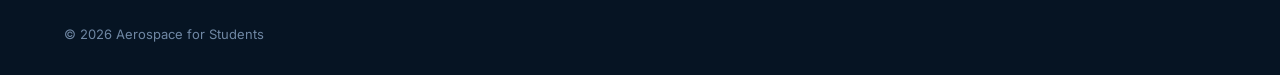
==== commit abdabda3: "Update logo implementation across multiple pages for consistency and improved design" ====
--- a/about.html
+++ b/about.html
@@ -5,6 +5,7 @@
   <meta name="viewport" content="width=device-width, initial-scale=1.0">
 
   <title>About | Aerospace for Students</title>
+  <link rel="icon" type="image/png" href="images/favicon/favicon.png">
 
   <meta
     name="description"
@@ -29,8 +30,15 @@
     <div class="container nav-container">
 
       <a href="index.html" class="logo">
-        Aerospace <span>for Students</span>
-      </a>
+  <img
+    src="images/logo/logo-white.png"
+    alt="Aerospace for Students"
+  >
+
+  <span class="logo-name">
+    Aerospace <strong>for Students</strong>
+  </span>
+</a>
 
       <nav class="nav-links">
         <a href="index.html">Home</a>
--- a/css/style.css
+++ b/css/style.css
@@ -69,15 +69,33 @@
 }
 
 .logo {
-  font-family: "Space Grotesk", sans-serif;
-  font-size: 21px;
-  font-weight: 700;
-  color: #ffffff;
-  white-space: nowrap;
-}
-
-.logo span {
-  color: #6ea8ff;
+    display: flex;
+    align-items: center;
+    gap: 12px;
+
+    text-decoration: none;
+}
+
+.logo img {
+    width: 42px;
+    height: 42px;
+
+    object-fit: contain;
+    display: block;
+}
+
+.logo-name {
+    font-family: "Space Grotesk", sans-serif;
+    font-size: 22px;
+    font-weight: 700;
+
+    color: white;
+
+    line-height: 1.1;
+}
+
+.logo-name strong {
+    color: #6ea8ff;
 }
 
 .nav-links {
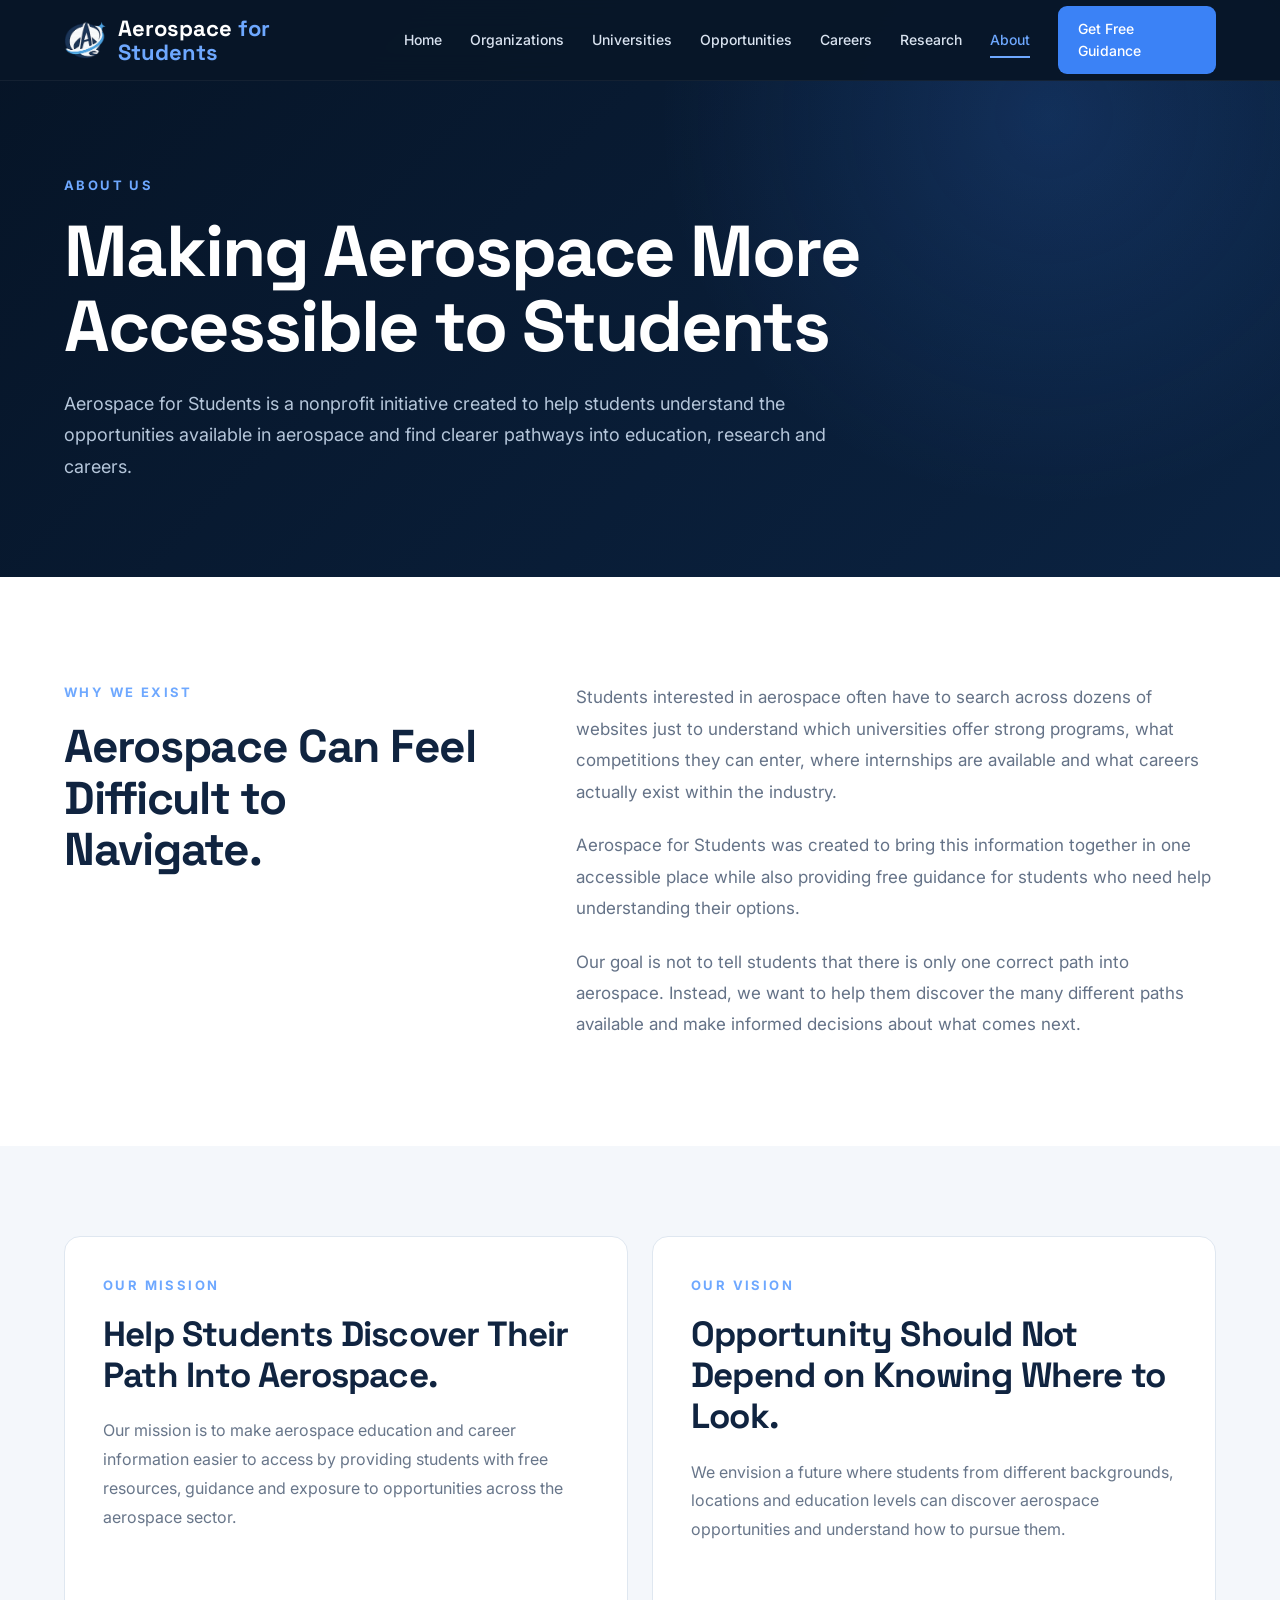
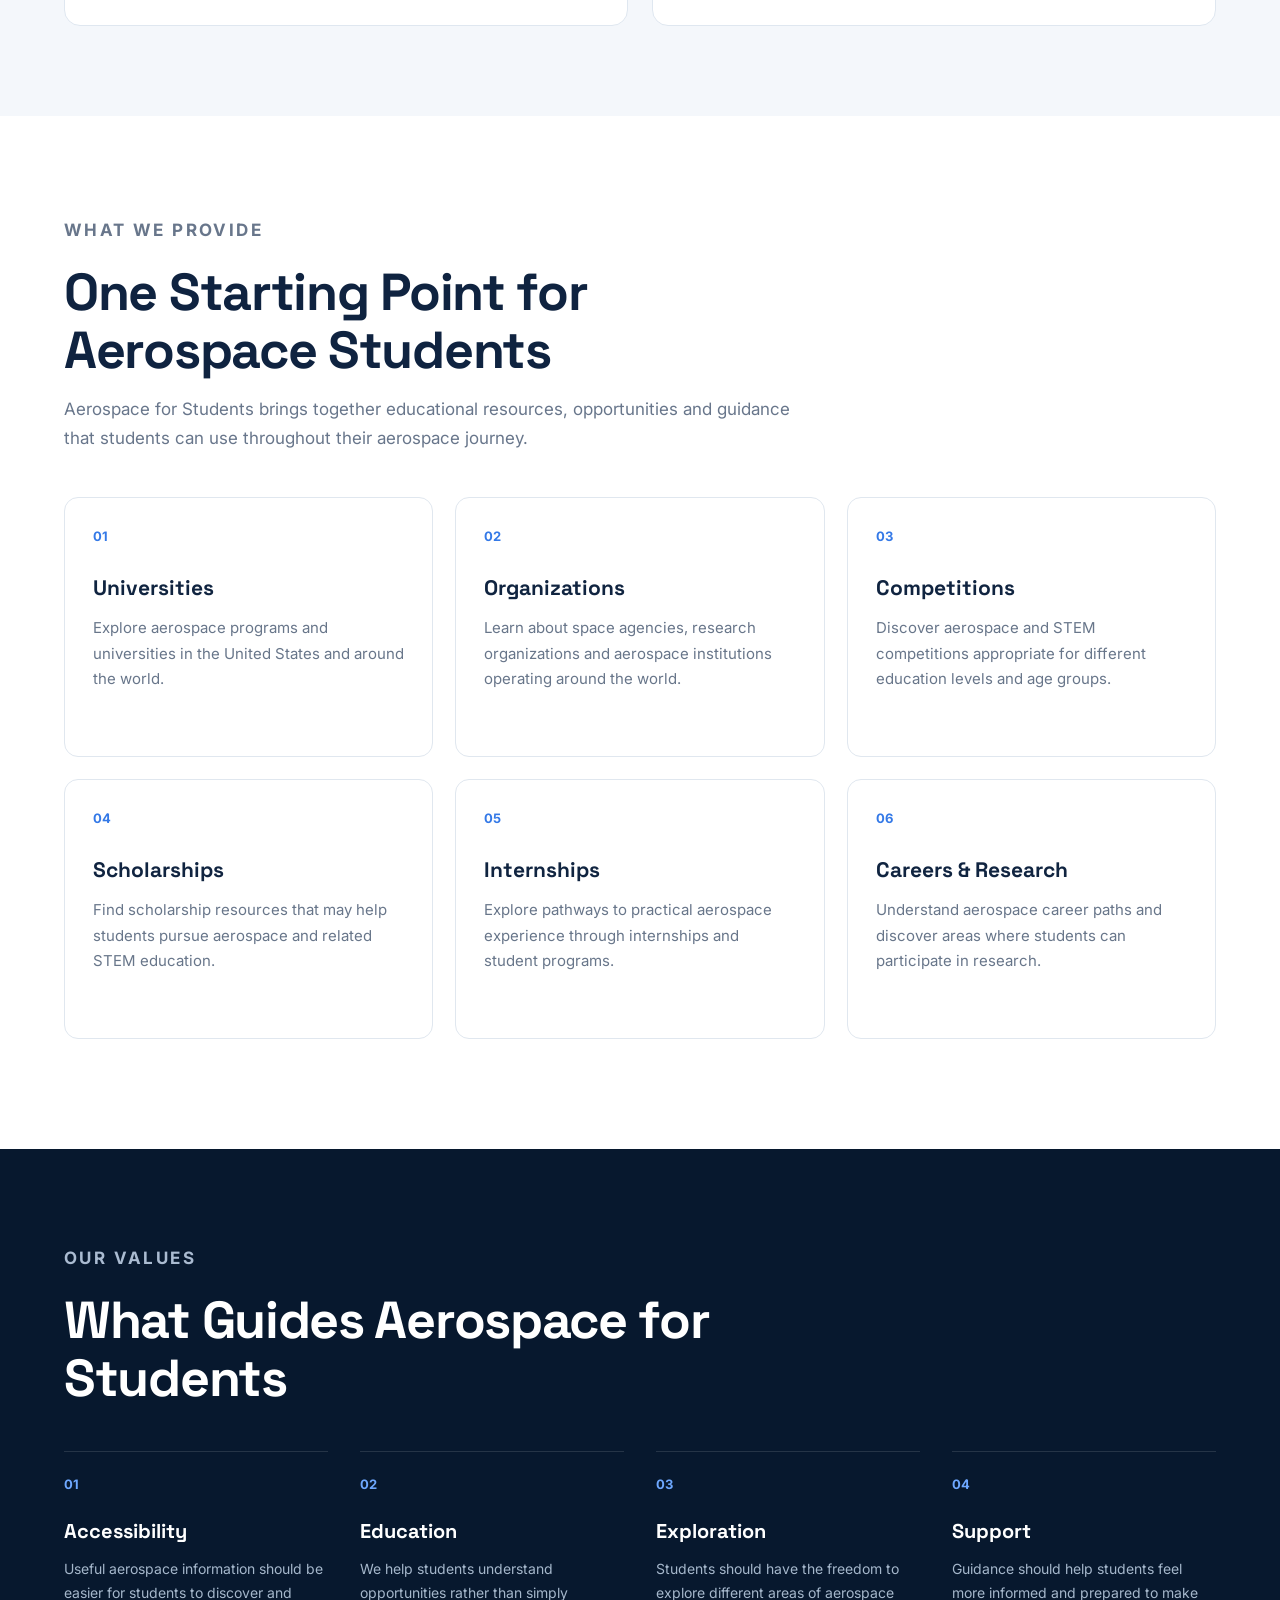
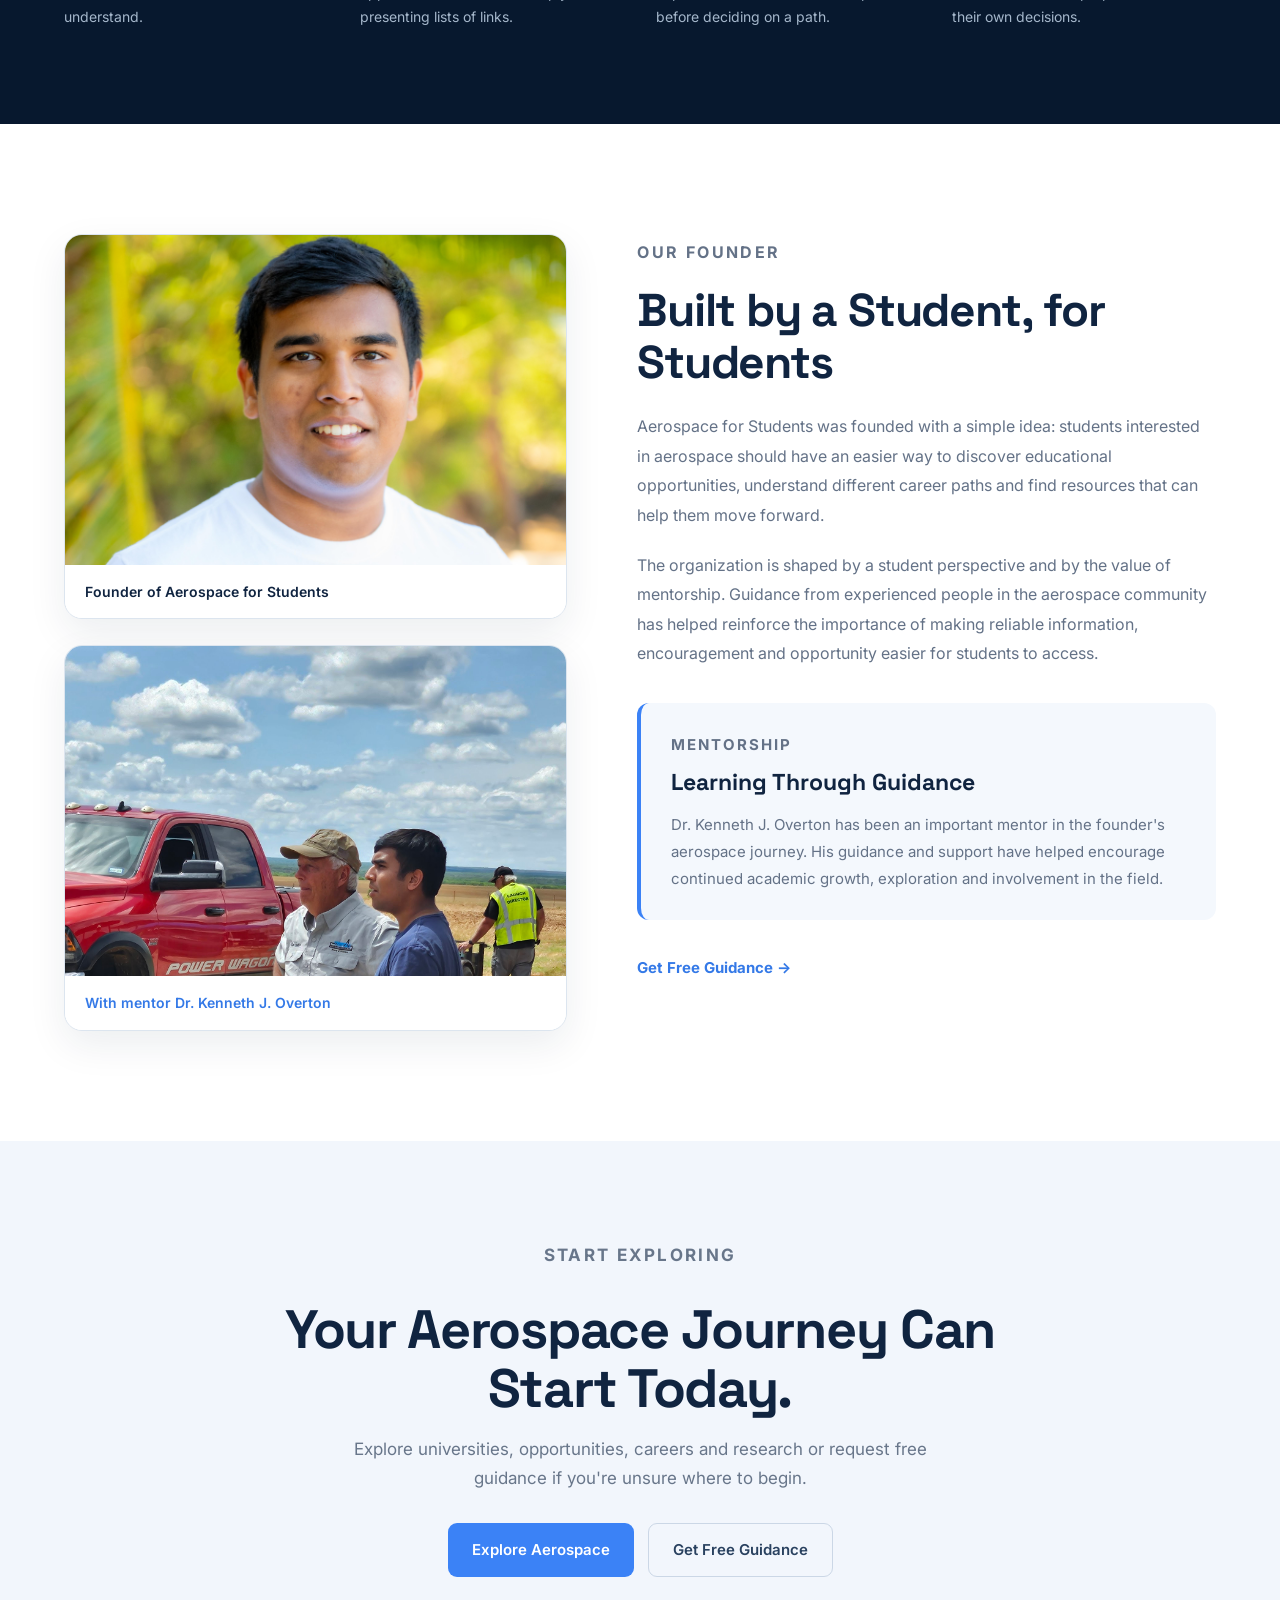
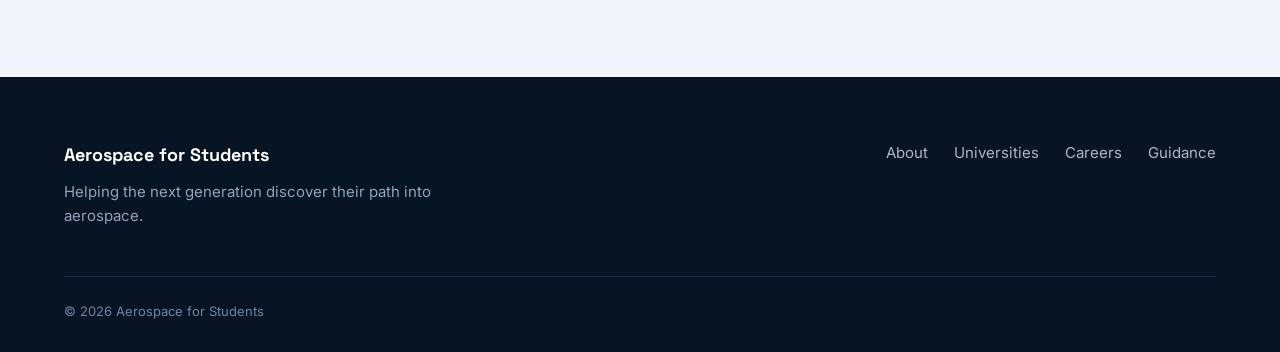
==== commit 01394059: "Enhance founder section with updated images and mentorship content for improved storytelling" ====
--- a/about.html
+++ b/about.html
@@ -418,17 +418,30 @@
 
       <div class="container founder-grid">
 
-        <div class="founder-placeholder">
-
-          <div>
-            <span>
-              Founder Photo
-            </span>
-
-            <p>
-              Add your brother's photo here later.
-            </p>
-          </div>
+        <div class="founder-images">
+
+          <figure class="founder-image-card">
+            <img
+              src="images/founder/founder.jpg"
+              alt="Founder of Aerospace for Students"
+            >
+
+            <figcaption>
+              Founder of Aerospace for Students
+            </figcaption>
+          </figure>
+
+
+          <figure class="founder-image-card mentor-image-card">
+            <img
+              src="images/founder/founder.with.Dr.Kenneth.J.Overton.jpg"
+              alt="Founder of Aerospace for Students with mentor Dr. Kenneth J. Overton"
+            >
+
+            <figcaption>
+              With mentor Dr. Kenneth J. Overton
+            </figcaption>
+          </figure>
 
         </div>
 
@@ -451,10 +464,31 @@
           </p>
 
           <p>
-            This section can later include your brother's personal story,
-            his interest in aerospace, why he created the nonprofit and what
-            he hopes Aerospace for Students will accomplish.
-          </p>
+            The organization is shaped by a student perspective and by the
+            value of mentorship. Guidance from experienced people in the
+            aerospace community has helped reinforce the importance of making
+            reliable information, encouragement and opportunity easier for
+            students to access.
+          </p>
+
+          <div class="mentor-note">
+
+            <p class="mentor-label">
+              MENTORSHIP
+            </p>
+
+            <h3>
+              Learning Through Guidance
+            </h3>
+
+            <p>
+              Dr. Kenneth J. Overton has been an important mentor in the
+              founder's aerospace journey. His guidance and support have helped
+              encourage continued academic growth, exploration and involvement
+              in the field.
+            </p>
+
+          </div>
 
           <a
             href="guidance.html"
--- a/css/about.css
+++ b/css/about.css
@@ -3,7 +3,9 @@
 ========================= */
 
 
-/* HERO */
+/* =========================
+   HERO
+========================= */
 
 .about-hero {
   padding: 175px 0 95px;
@@ -276,65 +278,122 @@
 
 .founder-section {
   padding: 110px 0;
+
+  background: #ffffff;
 }
 
 .founder-grid {
   display: grid;
 
-  grid-template-columns: 0.9fr 1.1fr;
-
-  gap: 75px;
-
-  align-items: center;
-}
-
-.founder-placeholder {
-  min-height: 520px;
-
+  grid-template-columns: 1fr 1.15fr;
+
+  gap: 70px;
+
+  align-items: start;
+}
+
+
+/* LEFT PHOTO COLUMN */
+
+.founder-images {
   display: flex;
 
-  align-items: center;
-
-  justify-content: center;
-
-  padding: 30px;
-
-  background:
-    linear-gradient(
-      135deg,
-      #eaf2ff,
-      #f7f9fc
-    );
-
-  border: 1px solid #d9e4f0;
+  flex-direction: column;
+
+  gap: 26px;
+}
+
+.founder-image-card {
+  margin: 0;
+
+  overflow: hidden;
+
+  background: #ffffff;
+
+  border: 1px solid #dce5ef;
 
   border-radius: 18px;
 
-  text-align: center;
-}
-
-.founder-placeholder span {
+  box-shadow:
+    0 14px 38px rgba(16, 36, 64, 0.08);
+}
+
+
+/* BOTH PHOTOS */
+
+.founder-image-card img {
+  width: 100%;
+  height: 330px;
+
   display: block;
 
-  margin-bottom: 8px;
-
+  object-fit: cover;
+}
+
+
+/*
+   FOUNDER PHOTO
+
+   We keep the image cropped,
+   but move the crop upward so
+   his face stays clearly visible.
+*/
+
+.founder-image-card:first-child img {
+  object-position: center 22%;
+}
+
+
+/*
+   FOUNDER + DR. OVERTON PHOTO
+
+   This also stays cropped,
+   but prioritizes the upper portion
+   where the faces are located.
+*/
+
+.mentor-image-card img {
+  object-position: center 18%;
+}
+
+
+/* PHOTO CAPTIONS */
+
+.founder-image-card figcaption {
+  padding: 17px 20px;
+
+  background: #ffffff;
+
+  color: #102440;
+
+  font-size: 14px;
+
+  font-weight: 600;
+
+  line-height: 1.4;
+}
+
+.mentor-image-card figcaption {
   color: #3479e7;
-
-  font-family: "Space Grotesk", sans-serif;
-
-  font-size: 24px;
-
-  font-weight: 600;
-}
-
-.founder-placeholder p {
-  color: #7b899d;
-
-  font-size: 14px;
+}
+
+
+/* =========================
+   FOUNDER CONTENT
+========================= */
+
+.founder-content {
+  padding-top: 4px;
+}
+
+.founder-content .eyebrow {
+  margin-bottom: 18px;
 }
 
 .founder-content h2 {
-  margin-bottom: 22px;
+  max-width: 620px;
+
+  margin-bottom: 24px;
 
   color: #102440;
 
@@ -346,14 +405,66 @@
 }
 
 .founder-content > p {
+  max-width: 690px;
+
   margin-bottom: 20px;
 
   color: #647287;
 
   font-size: 16px;
 
+  line-height: 1.85;
+}
+
+
+/* =========================
+   MENTORSHIP BOX
+========================= */
+
+.mentor-note {
+  margin: 34px 0 28px;
+
+  padding: 28px 30px;
+
+  background: #f4f8fd;
+
+  border-left: 4px solid #3b82f6;
+
+  border-radius: 12px;
+}
+
+.mentor-label {
+  margin-bottom: 10px;
+
+  color: #3479e7;
+
+  font-size: 12px;
+
+  font-weight: 700;
+
+  letter-spacing: 2px;
+}
+
+.mentor-note h3 {
+  margin-bottom: 13px;
+
+  color: #102440;
+
+  font-size: 23px;
+
+  line-height: 1.3;
+}
+
+.mentor-note p {
+  color: #647287;
+
+  font-size: 15px;
+
   line-height: 1.8;
 }
+
+
+/* FOUNDER LINK */
 
 .about-cta-link {
   display: inline-flex;
@@ -362,11 +473,19 @@
 
   color: #3479e7;
 
+  font-size: 15px;
+
   font-weight: 700;
+
+  transition:
+    color 0.2s ease,
+    transform 0.2s ease;
 }
 
 .about-cta-link:hover {
   color: #245faf;
+
+  transform: translateX(3px);
 }
 
 
@@ -465,26 +584,54 @@
     gap: 35px;
   }
 
+
   .mission-vision-grid {
     grid-template-columns: 1fr;
   }
 
+
   .about-service-grid {
     grid-template-columns: repeat(2, 1fr);
   }
 
+
   .values-grid {
     grid-template-columns: repeat(2, 1fr);
   }
 
+
   .founder-grid {
     grid-template-columns: 1fr;
 
     gap: 45px;
   }
 
-  .founder-placeholder {
-    min-height: 400px;
+
+  /*
+     Put both photos beside each other on tablet.
+  */
+
+  .founder-images {
+    display: grid;
+
+    grid-template-columns: repeat(2, 1fr);
+
+    gap: 20px;
+  }
+
+
+  .founder-image-card img {
+    height: 320px;
+  }
+
+
+  .founder-image-card:first-child img {
+    object-position: center 20%;
+  }
+
+
+  .mentor-image-card img {
+    object-position: center 15%;
   }
 
 }
@@ -500,45 +647,93 @@
     padding: 140px 0 70px;
   }
 
+
   .about-hero h1 {
     font-size: 44px;
   }
 
+
   .about-story {
     padding: 75px 0;
   }
 
+
   .about-story h2 {
     font-size: 38px;
   }
 
+
   .mission-vision-card {
     min-height: auto;
 
     padding: 28px;
   }
 
+
   .mission-vision-card h2 {
     font-size: 30px;
   }
 
+
   .about-service-grid {
     grid-template-columns: 1fr;
   }
 
+
   .values-grid {
     grid-template-columns: 1fr;
 
     gap: 25px;
   }
 
+
+  /* STACK THE PHOTOS AGAIN */
+
+  .founder-images {
+    display: flex;
+
+    flex-direction: column;
+
+    gap: 22px;
+  }
+
+
+  .founder-image-card img {
+    height: 285px;
+  }
+
+
+  /*
+     Slightly different crop positioning
+     specifically for phone screens.
+  */
+
+  .founder-image-card:first-child img {
+    object-position: center 20%;
+  }
+
+
+  .mentor-image-card img {
+    object-position: center 15%;
+  }
+
+
   .founder-content h2 {
     font-size: 38px;
   }
 
-  .founder-placeholder {
-    min-height: 330px;
-  }
+
+  .mentor-note {
+    padding: 22px;
+
+    margin-top: 28px;
+  }
+
+
+  .mentor-note h3 {
+    font-size: 21px;
+  }
+
 
   .about-cta-buttons {
     flex-direction: column;
@@ -548,8 +743,47 @@
     margin: auto;
   }
 
+
   .about-secondary-button {
     width: 100%;
   }
 
+}
+
+
+/* =========================
+   SMALL MOBILE
+========================= */
+
+@media (max-width: 430px) {
+
+  .about-hero h1 {
+    font-size: 38px;
+  }
+
+
+  .founder-image-card img {
+    height: 250px;
+  }
+
+
+  .founder-image-card:first-child img {
+    object-position: center 18%;
+  }
+
+
+  .mentor-image-card img {
+    object-position: center 14%;
+  }
+
+
+  .founder-content h2 {
+    font-size: 34px;
+  }
+
+
+  .mentor-note {
+    padding: 20px;
+  }
+
 }
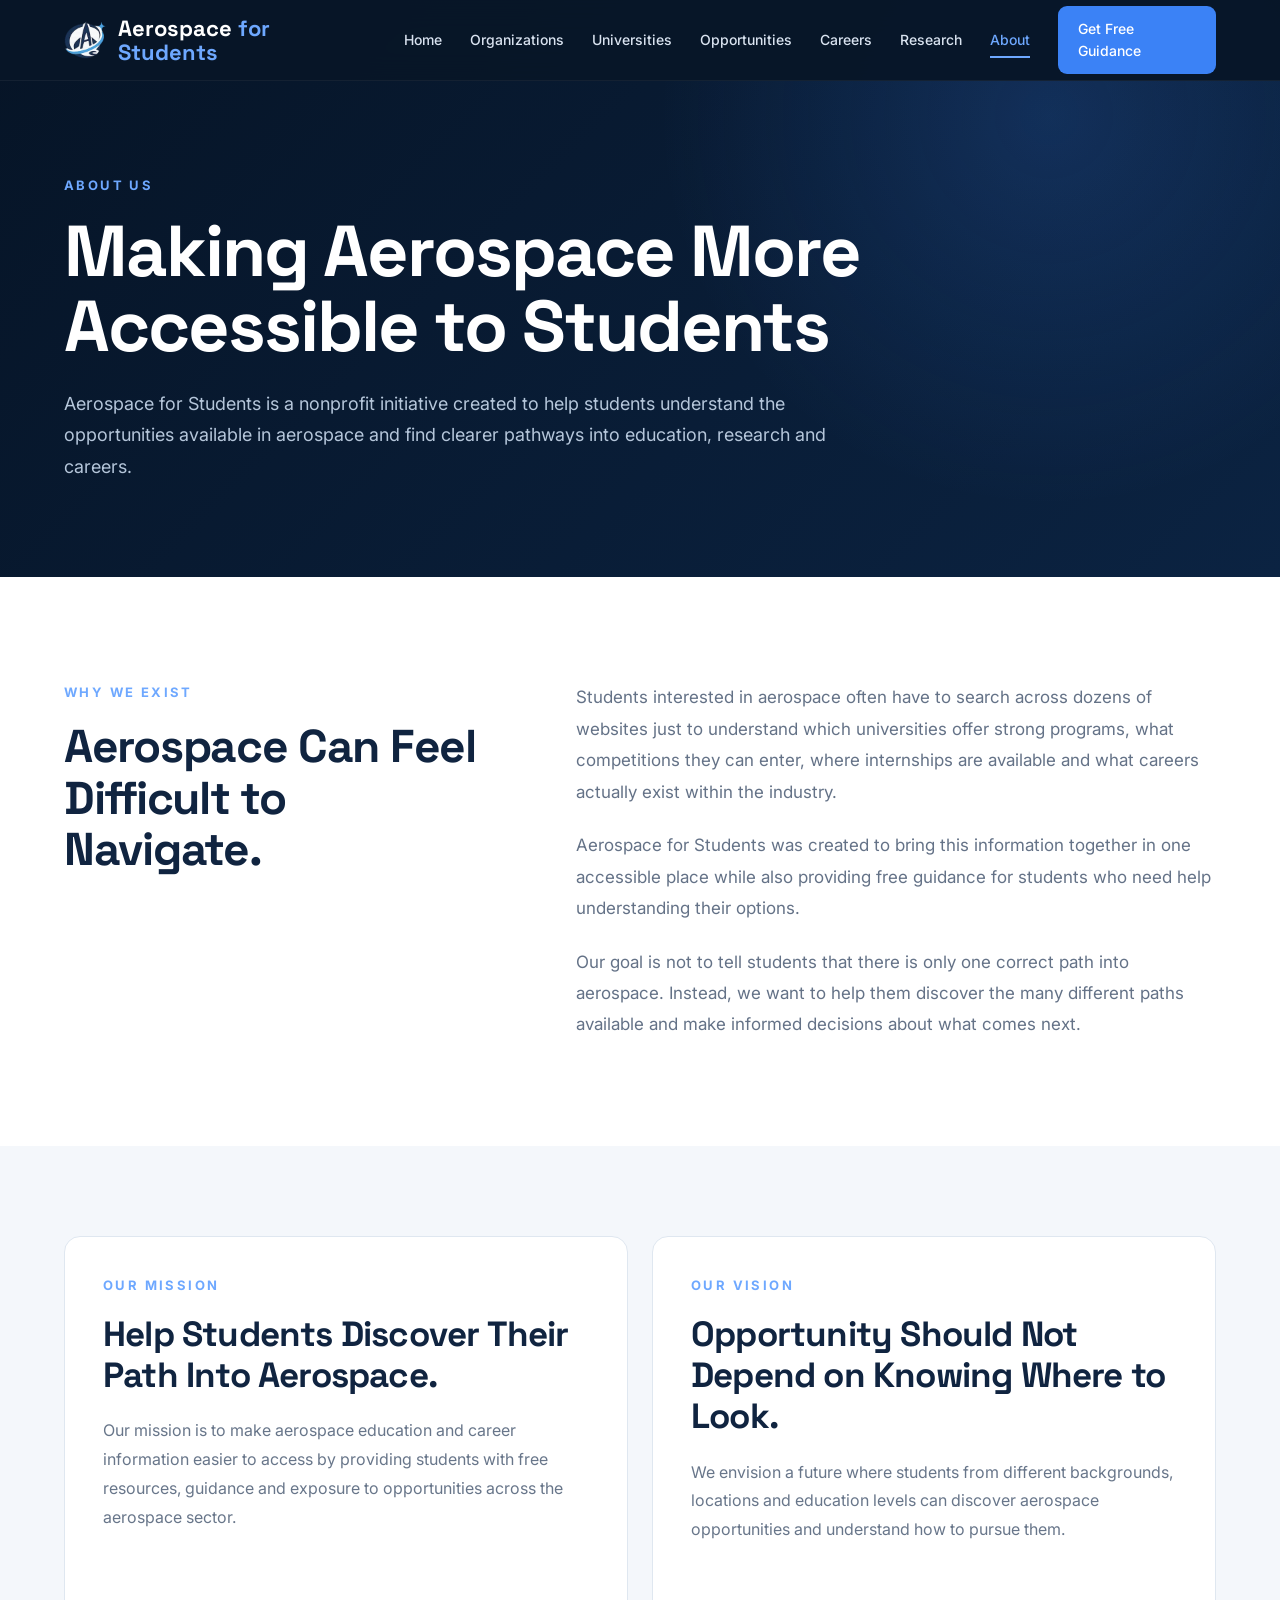
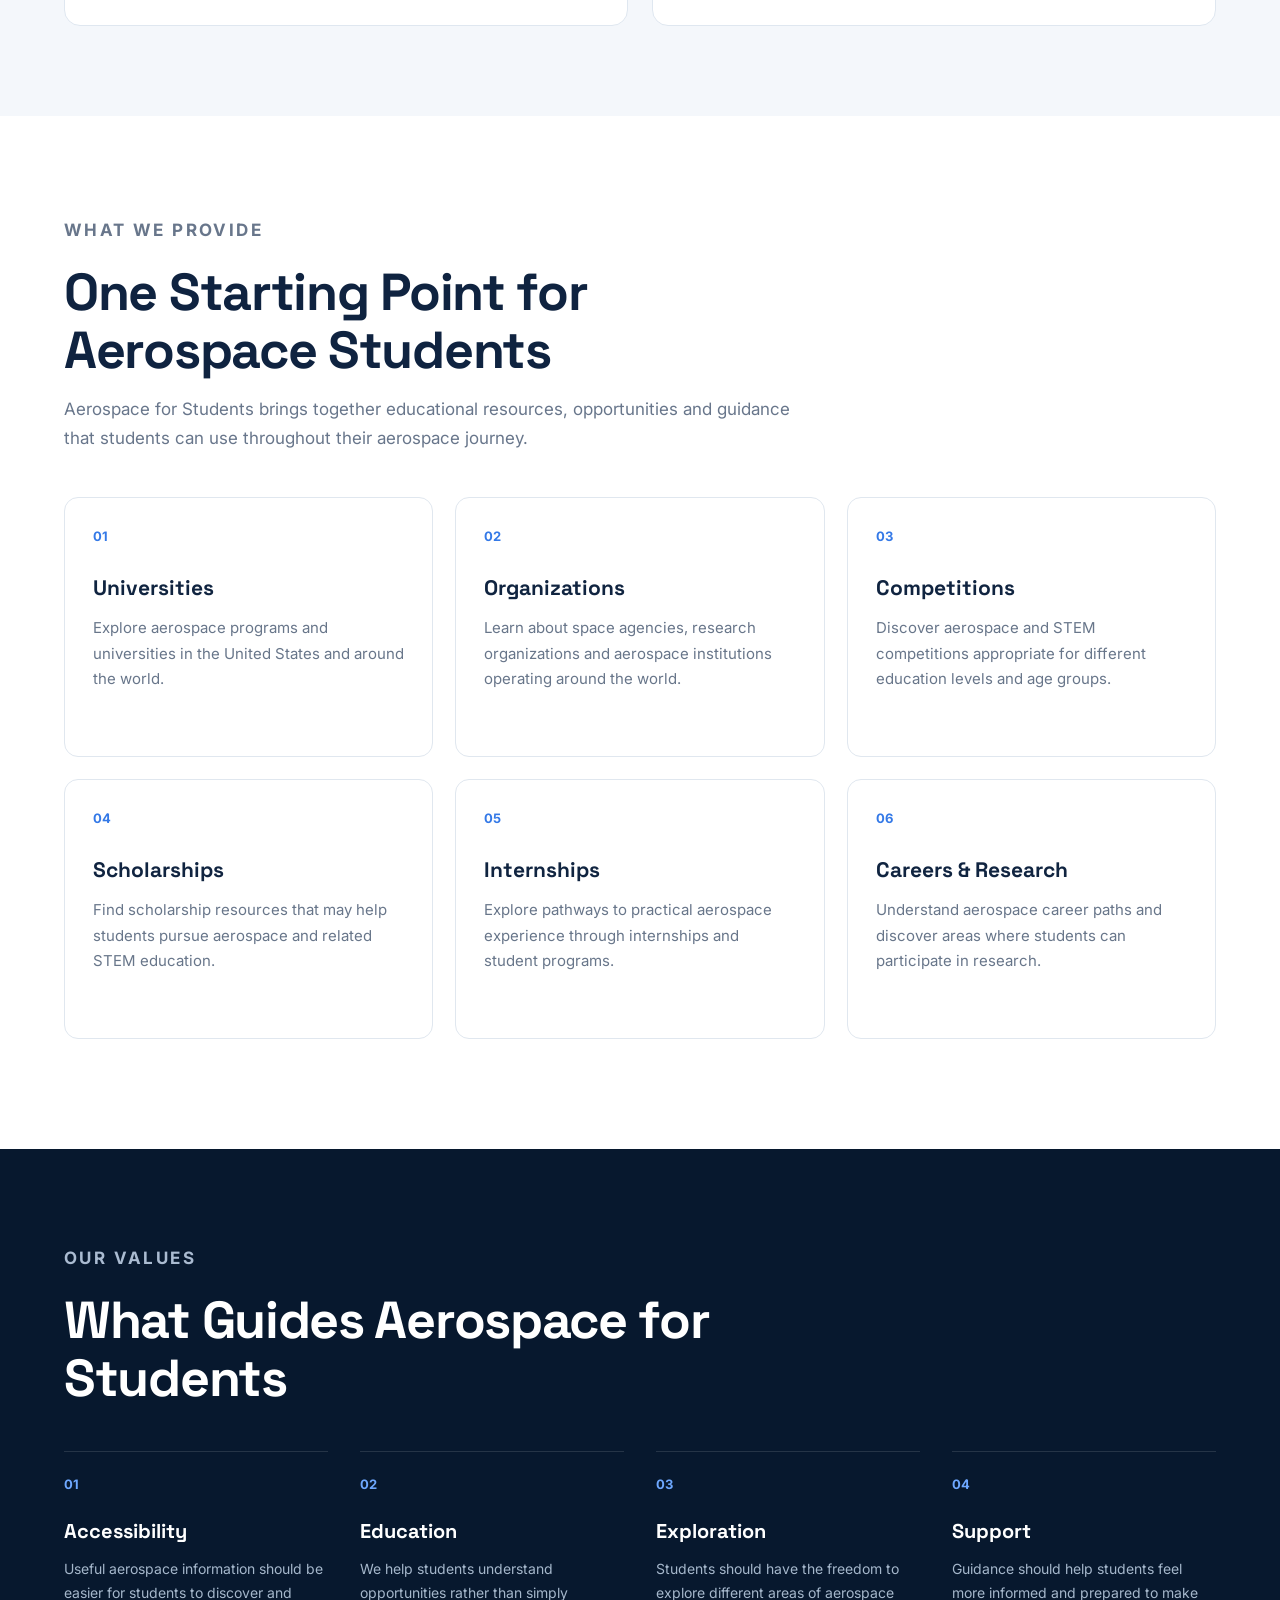
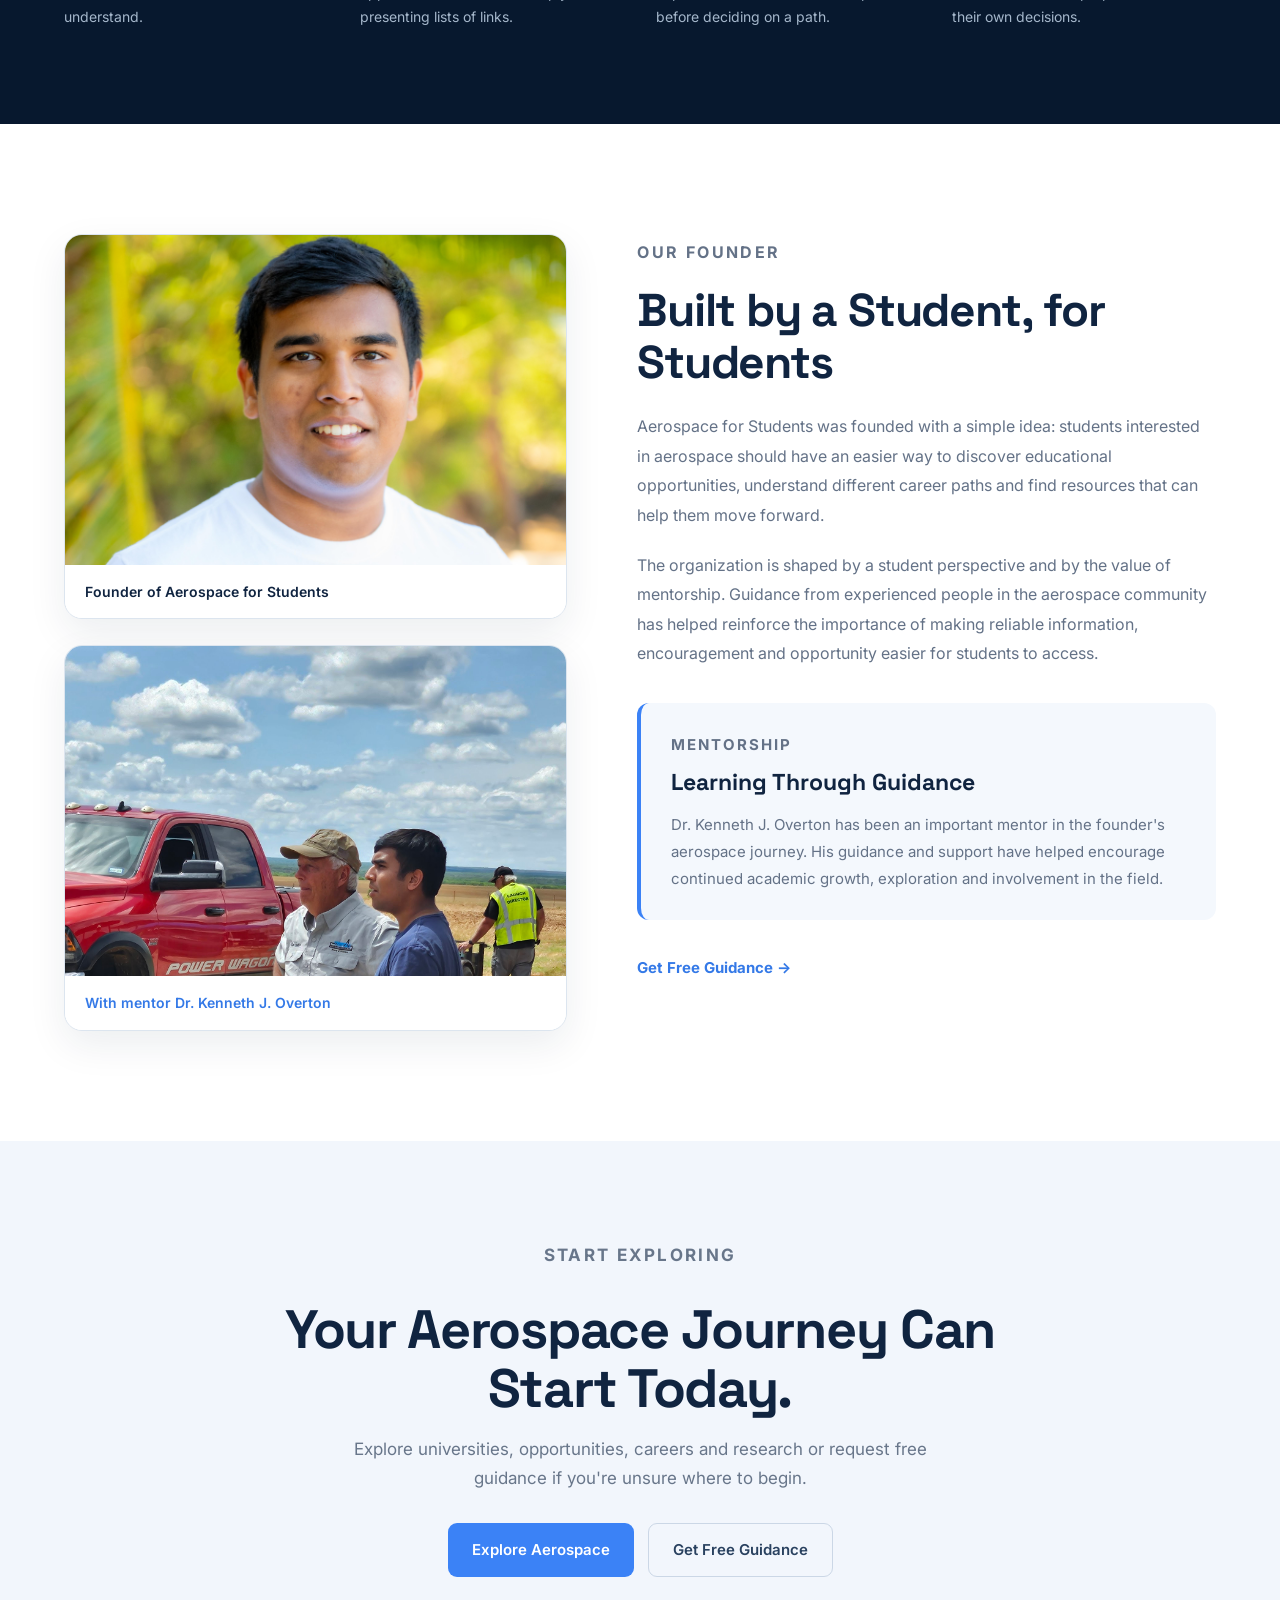
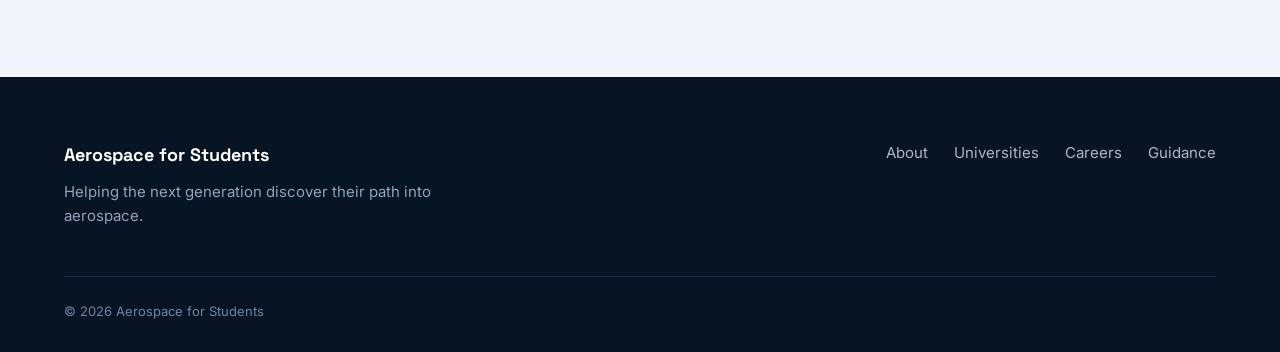
==== commit da5a4567: "Update logo format: replace PNG logo with WEBP format for improved performance" ====
--- a/about.html
+++ b/about.html
@@ -31,7 +31,7 @@
 
       <a href="index.html" class="logo">
   <img
-    src="images/logo/logo-white.png"
+    src="images/logo/logo-white.webp"
     alt="Aerospace for Students"
   >
 
--- a/css/style.css
+++ b/css/style.css
@@ -875,17 +875,23 @@
   }
 
 }
+
 /* =========================
-   DIRECTORY PAGE
+   PHASE 2 — UNIVERSITY DIRECTORY
 ========================= */
 
 .directory-hero {
-  padding: 165px 0 80px;
+  padding: 165px 0 86px;
 
   background:
+    radial-gradient(
+      circle at 84% 22%,
+      rgba(59, 130, 246, 0.19),
+      transparent 34%
+    ),
     linear-gradient(
       135deg,
-      #07182e 0%,
+      #061426 0%,
       #0b2342 100%
     );
 
@@ -893,80 +899,184 @@
 }
 
 .directory-hero h1 {
-  max-width: 850px;
-
+  max-width: 900px;
   margin-bottom: 20px;
 
+  color: #ffffff;
+
   font-size: clamp(46px, 6vw, 72px);
-
   line-height: 1.05;
-
   letter-spacing: -2px;
 }
 
-.directory-hero > .container > p:last-child {
-  max-width: 760px;
-
-  color: #b3c4d9;
+.directory-hero > .container > p:not(.eyebrow) {
+  max-width: 780px;
+
+  color: #b5c6da;
 
   font-size: 18px;
-
-  line-height: 1.7;
+  line-height: 1.75;
+}
+
+.directory-meta {
+  display: flex;
+  flex-wrap: wrap;
+  gap: 10px;
+
+  margin-top: 30px;
+}
+
+.directory-meta span {
+  display: inline-flex;
+  align-items: center;
+
+  padding: 7px 11px;
+
+  border: 1px solid rgba(255, 255, 255, 0.12);
+  border-radius: 999px;
+
+  background: rgba(255, 255, 255, 0.05);
+
+  color: #d7e4f3;
+
+  font-size: 12px;
+  font-weight: 600;
 }
 
 
 .directory-section {
-  padding: 70px 0 100px;
-}
-
+  padding: 76px 0 105px;
+}
+
+
+/* DIRECTORY INTRO */
+
+.directory-intro {
+  display: grid;
+  grid-template-columns: 0.9fr 1.1fr;
+
+  gap: 70px;
+
+  align-items: end;
+
+  margin-bottom: 48px;
+}
+
+.directory-intro .eyebrow {
+  margin-bottom: 10px;
+}
+
+.directory-intro h2 {
+  max-width: 540px;
+
+  color: #102440;
+
+  font-size: 42px;
+  line-height: 1.13;
+  letter-spacing: -1px;
+}
+
+.directory-intro > p {
+  color: #68768b;
+
+  font-size: 15.5px;
+  line-height: 1.8;
+}
+
+
+/* VIEW TABS */
+
+.view-tabs {
+  display: flex;
+  flex-wrap: wrap;
+
+  gap: 10px;
+
+  margin-bottom: 20px;
+}
+
+.view-tab {
+  min-height: 44px;
+
+  padding: 10px 16px;
+
+  border: 1px solid #d8e2ee;
+  border-radius: 999px;
+
+  background: #ffffff;
+
+  color: #4b5f78;
+
+  font-family: "Inter", sans-serif;
+  font-size: 13px;
+  font-weight: 700;
+
+  cursor: pointer;
+
+  transition:
+    background 0.2s ease,
+    color 0.2s ease,
+    border-color 0.2s ease,
+    transform 0.2s ease;
+}
+
+.view-tab:hover {
+  transform: translateY(-1px);
+
+  border-color: #a8c8f7;
+
+  color: #2d6fcf;
+}
+
+.view-tab.active-view {
+  background: #3479e7;
+
+  border-color: #3479e7;
+
+  color: #ffffff;
+}
+
+
+/* FILTERS */
 
 .filter-panel {
   display: grid;
-
   grid-template-columns: 2fr 1fr 1fr;
 
   gap: 18px;
 
-  margin-bottom: 65px;
+  margin-bottom: 62px;
 
   padding: 24px;
 
   background: #f5f8fc;
 
   border: 1px solid #e0e7f0;
-
   border-radius: 14px;
 }
-
 
 .filter-group {
   display: flex;
-
   flex-direction: column;
 
   gap: 8px;
 }
-
 
 .filter-group label {
   color: #243752;
 
   font-size: 13px;
-
-  font-weight: 600;
-}
-
+  font-weight: 700;
+}
 
 .filter-group input,
 .filter-group select {
   width: 100%;
-
   min-height: 48px;
 
   padding: 0 14px;
 
   border: 1px solid #ccd7e5;
-
   border-radius: 8px;
 
   background: #ffffff;
@@ -974,24 +1084,25 @@
   color: #1a2c45;
 
   font-family: "Inter", sans-serif;
-
   font-size: 14px;
 }
-
 
 .filter-group input:focus,
 .filter-group select:focus {
-  outline: 2px solid #9fc4ff;
+  outline: none;
 
   border-color: #659df1;
-}
-
+
+  box-shadow: 0 0 0 3px rgba(59, 130, 246, 0.12);
+}
+
+
+/* DIRECTORY HEADING */
 
 .directory-heading {
   display: flex;
 
   align-items: end;
-
   justify-content: space-between;
 
   gap: 30px;
@@ -999,15 +1110,16 @@
   margin-bottom: 34px;
 }
 
+.directory-heading .eyebrow {
+  margin-bottom: 8px;
+}
 
 .directory-heading h2 {
   color: #102440;
 
   font-size: 42px;
-
   line-height: 1.15;
 }
-
 
 .directory-heading > p {
   color: #7a879a;
@@ -1016,172 +1128,231 @@
 }
 
 
+/* UNIVERSITY CARDS */
+
 .university-grid {
   display: grid;
 
-  grid-template-columns: repeat(2, 1fr);
-
-  gap: 22px;
-}
-
+  grid-template-columns: repeat(2, minmax(0, 1fr));
+
+  gap: 24px;
+}
 
 .university-card {
+  min-width: 0;
+  min-height: 560px;
+
   display: flex;
-
   flex-direction: column;
 
-  min-height: 360px;
-
   padding: 30px;
 
   background: #ffffff;
 
-  border: 1px solid #e1e7ef;
-
-  border-radius: 14px;
+  border: 1px solid #dfe7ef;
+  border-radius: 16px;
 
   transition:
     transform 0.2s ease,
-    box-shadow 0.2s ease,
-    border-color 0.2s ease;
-}
-
+    border-color 0.2s ease,
+    box-shadow 0.2s ease;
+}
 
 .university-card:hover {
   transform: translateY(-4px);
 
-  border-color: #c4d9fb;
-
-  box-shadow: 0 16px 36px rgba(15, 35, 64, 0.08);
-}
-
+  border-color: #bed5f8;
+
+  box-shadow: 0 18px 42px rgba(15, 35, 64, 0.08);
+}
 
 .university-top {
   display: flex;
 
+  align-items: center;
   justify-content: space-between;
 
+  gap: 12px;
+
+  margin-bottom: 22px;
+}
+
+.school-badges {
+  display: flex;
+  flex-wrap: wrap;
+
+  gap: 7px;
+}
+
+.school-type,
+.country-label,
+.verified-badge {
+  display: inline-flex;
   align-items: center;
 
-  gap: 12px;
-
-  margin-bottom: 24px;
-}
-
-
-.school-type,
-.country-label {
-  display: inline-flex;
-
-  align-items: center;
-
   min-height: 28px;
 
   padding: 5px 10px;
 
   border-radius: 999px;
 
-  font-size: 12px;
-
-  font-weight: 600;
-}
-
+  font-size: 11.5px;
+  font-weight: 700;
+}
 
 .school-type {
   background: #edf4ff;
-
   color: #3475d5;
 }
 
+.verified-badge {
+  background: #eef8f2;
+  color: #367258;
+}
 
 .country-label {
   background: #f2f4f7;
-
   color: #5c6879;
 }
 
-
 .university-card h3 {
-  margin-bottom: 8px;
+  margin-bottom: 7px;
 
   color: #102440;
 
   font-size: 23px;
-
   line-height: 1.3;
 }
 
-
 .school-location {
-  margin-bottom: 18px;
+  margin-bottom: 17px;
 
   color: #718096;
 
-  font-size: 14px;
-}
-
+  font-size: 13.5px;
+}
 
 .school-description {
-  margin-bottom: 22px;
+  margin-bottom: 24px;
 
   color: #647287;
 
-  font-size: 15px;
-
-  line-height: 1.7;
-}
-
-
+  font-size: 14.5px;
+  line-height: 1.72;
+}
+
+.school-detail-block {
+  margin-bottom: 20px;
+}
+
+.school-detail-label {
+  margin-bottom: 9px;
+
+  color: #293f5d;
+
+  font-size: 11px;
+  font-weight: 700;
+
+  text-transform: uppercase;
+  letter-spacing: 0.8px;
+}
+
+.degree-list,
 .tag-list {
   display: flex;
-
   flex-wrap: wrap;
 
-  gap: 8px;
-
-  margin-bottom: 28px;
-}
-
+  gap: 7px;
+}
+
+.degree-list span {
+  padding: 6px 9px;
+
+  border: 1px solid #d6e4f8;
+  border-radius: 999px;
+
+  background: #f3f7fd;
+
+  color: #3d6597;
+
+  font-size: 11.5px;
+  font-weight: 600;
+}
+
+.tag-list {
+  margin-bottom: 0;
+}
 
 .tag-list span {
-  padding: 6px 10px;
-
-  background: #f5f7fa;
-
-  border: 1px solid #e5eaf0;
-
+  padding: 6px 9px;
+
+  background: #f6f8fb;
+
+  border: 1px solid #e4e9ef;
   border-radius: 999px;
 
-  color: #526177;
-
-  font-size: 12px;
-}
-
+  color: #536278;
+
+  font-size: 11.5px;
+}
+
+.recognition-note {
+  margin: 4px 0 24px;
+
+  padding: 15px 16px;
+
+  background: #f8fafd;
+
+  border-left: 3px solid #6ea8ff;
+  border-radius: 8px;
+}
+
+.recognition-note span {
+  display: block;
+
+  margin-bottom: 4px;
+
+  color: #376cae;
+
+  font-size: 10.5px;
+  font-weight: 700;
+
+  text-transform: uppercase;
+  letter-spacing: 0.7px;
+}
+
+.recognition-note p {
+  color: #607188;
+
+  font-size: 12.5px;
+  line-height: 1.6;
+}
 
 .school-link {
+  width: fit-content;
+
   margin-top: auto;
 
   color: #3379e7;
 
   font-size: 14px;
-
-  font-weight: 600;
-}
-
+  font-weight: 700;
+}
 
 .school-link:hover {
   color: #245eaf;
 }
 
 
+/* EMPTY STATE */
+
 .empty-state {
   display: none;
 
-  padding: 60px 20px;
+  padding: 70px 20px;
 
   text-align: center;
 }
-
 
 .empty-state h3 {
   margin-bottom: 8px;
@@ -1191,53 +1362,149 @@
   font-size: 25px;
 }
 
-
 .empty-state p {
   color: #738197;
 }
 
 
+/* SOURCE NOTE */
+
+.directory-source-note {
+  margin-top: 54px;
+
+  padding: 23px 25px;
+
+  background: #f5f8fc;
+
+  border: 1px solid #e1e8f1;
+  border-radius: 12px;
+}
+
+.directory-source-note strong {
+  display: block;
+
+  margin-bottom: 6px;
+
+  color: #1c3555;
+
+  font-size: 14px;
+}
+
+.directory-source-note p {
+  color: #68788e;
+
+  font-size: 13px;
+  line-height: 1.7;
+}
+
+
 /* DIRECTORY RESPONSIVE */
 
+@media (max-width: 950px) {
+
+  .directory-intro {
+    grid-template-columns: 1fr;
+
+    gap: 20px;
+  }
+
+  .filter-panel {
+    grid-template-columns: 1fr 1fr;
+  }
+
+  .search-group {
+    grid-column: 1 / -1;
+  }
+
+}
+
+
 @media (max-width: 850px) {
 
   .directory-hero {
-    padding: 140px 0 70px;
+    padding: 140px 0 72px;
+  }
+
+  .university-grid {
+    grid-template-columns: 1fr;
+  }
+
+  .university-card {
+    min-height: auto;
+  }
+
+}
+
+
+@media (max-width: 640px) {
+
+  .directory-hero h1 {
+    font-size: 43px;
+  }
+
+  .directory-hero > .container > p:not(.eyebrow) {
+    font-size: 16px;
+  }
+
+  .directory-meta {
+    flex-direction: column;
+    align-items: flex-start;
+  }
+
+  .directory-intro h2 {
+    font-size: 34px;
+  }
+
+  .view-tabs {
+    display: grid;
+
+    grid-template-columns: repeat(2, 1fr);
+  }
+
+  .view-tab {
+    width: 100%;
   }
 
   .filter-panel {
     grid-template-columns: 1fr;
-  }
-
-  .university-grid {
-    grid-template-columns: 1fr;
-  }
-
-}
-
-
-@media (max-width: 600px) {
-
-  .directory-hero h1 {
-    font-size: 44px;
+
+    margin-bottom: 48px;
+  }
+
+  .search-group {
+    grid-column: auto;
   }
 
   .directory-heading {
     align-items: flex-start;
-
     flex-direction: column;
 
     gap: 8px;
   }
 
   .directory-heading h2 {
-    font-size: 36px;
+    font-size: 35px;
   }
 
   .university-card {
-    min-height: auto;
-
-    padding: 25px;
-  }
-
-}
+    padding: 24px;
+  }
+
+}
+
+
+@media (max-width: 430px) {
+
+  .view-tabs {
+    grid-template-columns: 1fr;
+  }
+
+  .university-top {
+    align-items: flex-start;
+  }
+
+  .university-card h3 {
+    font-size: 21px;
+  }
+
+}
